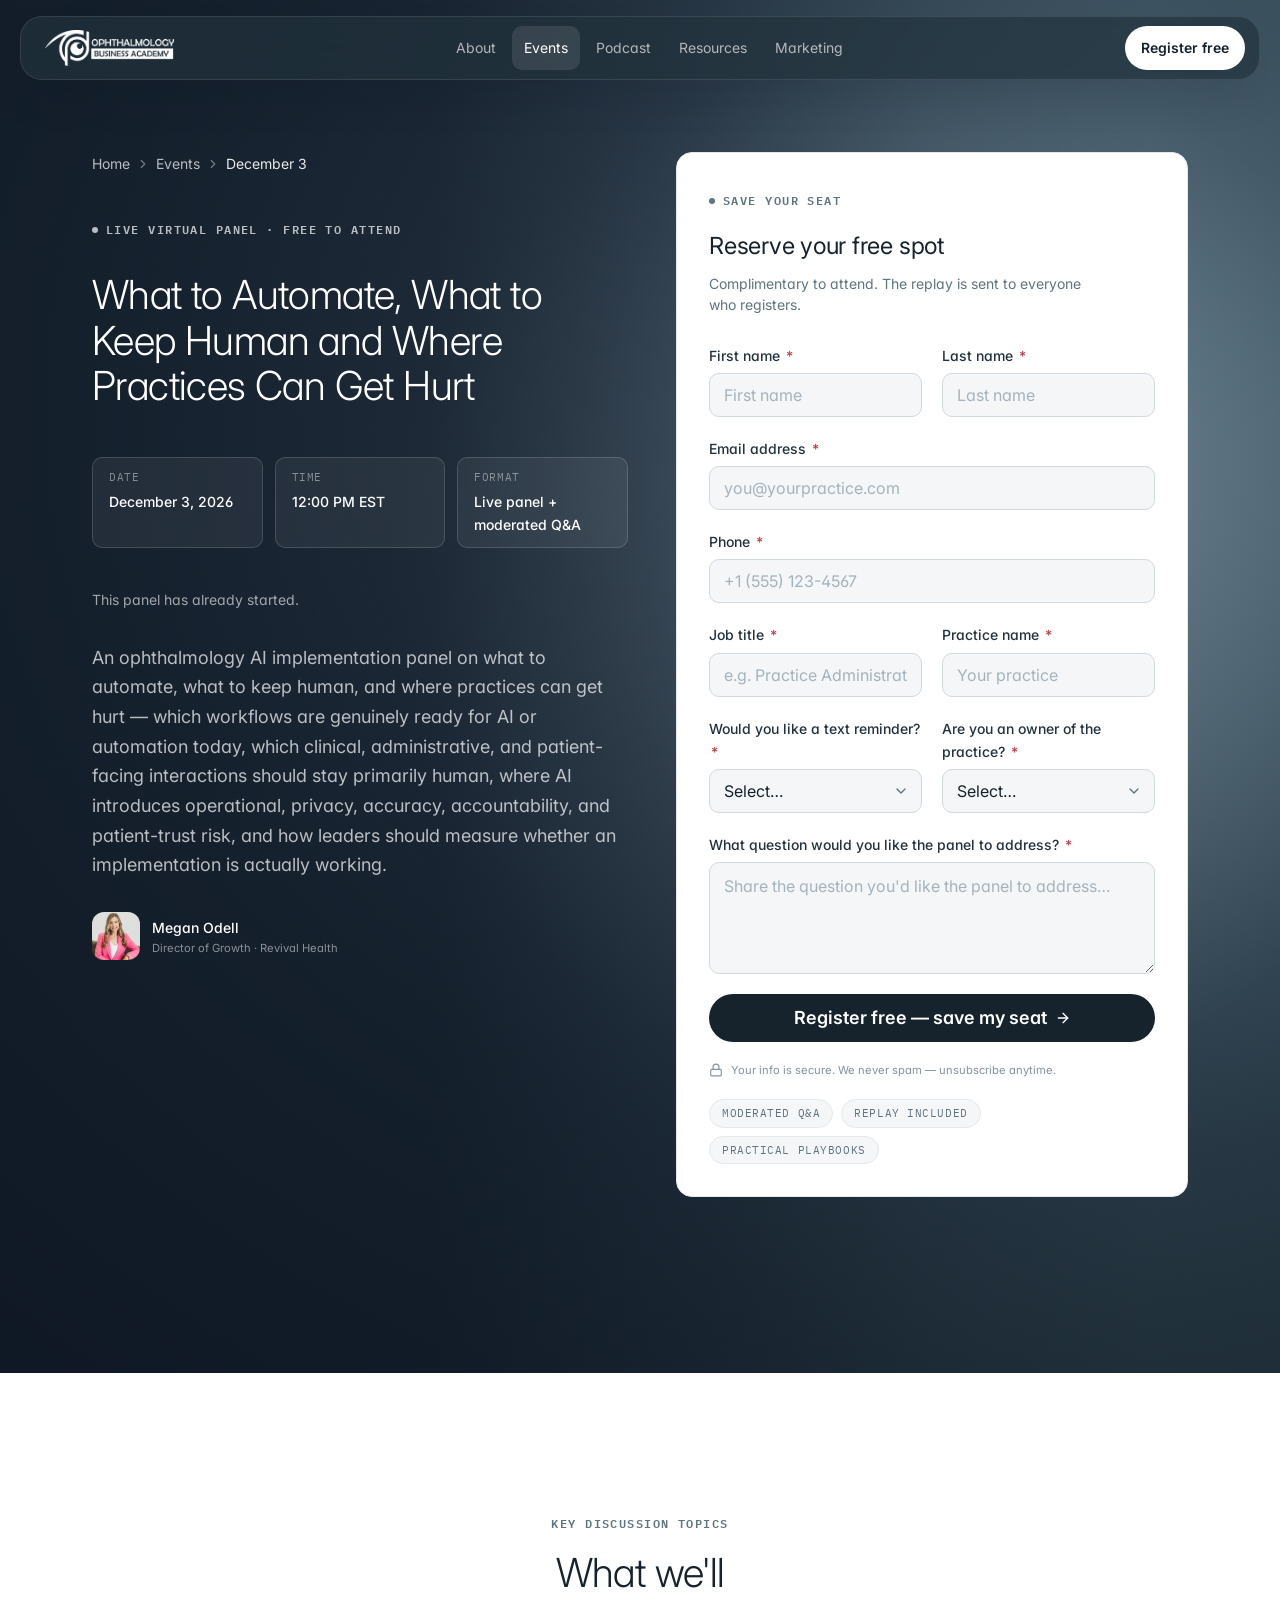
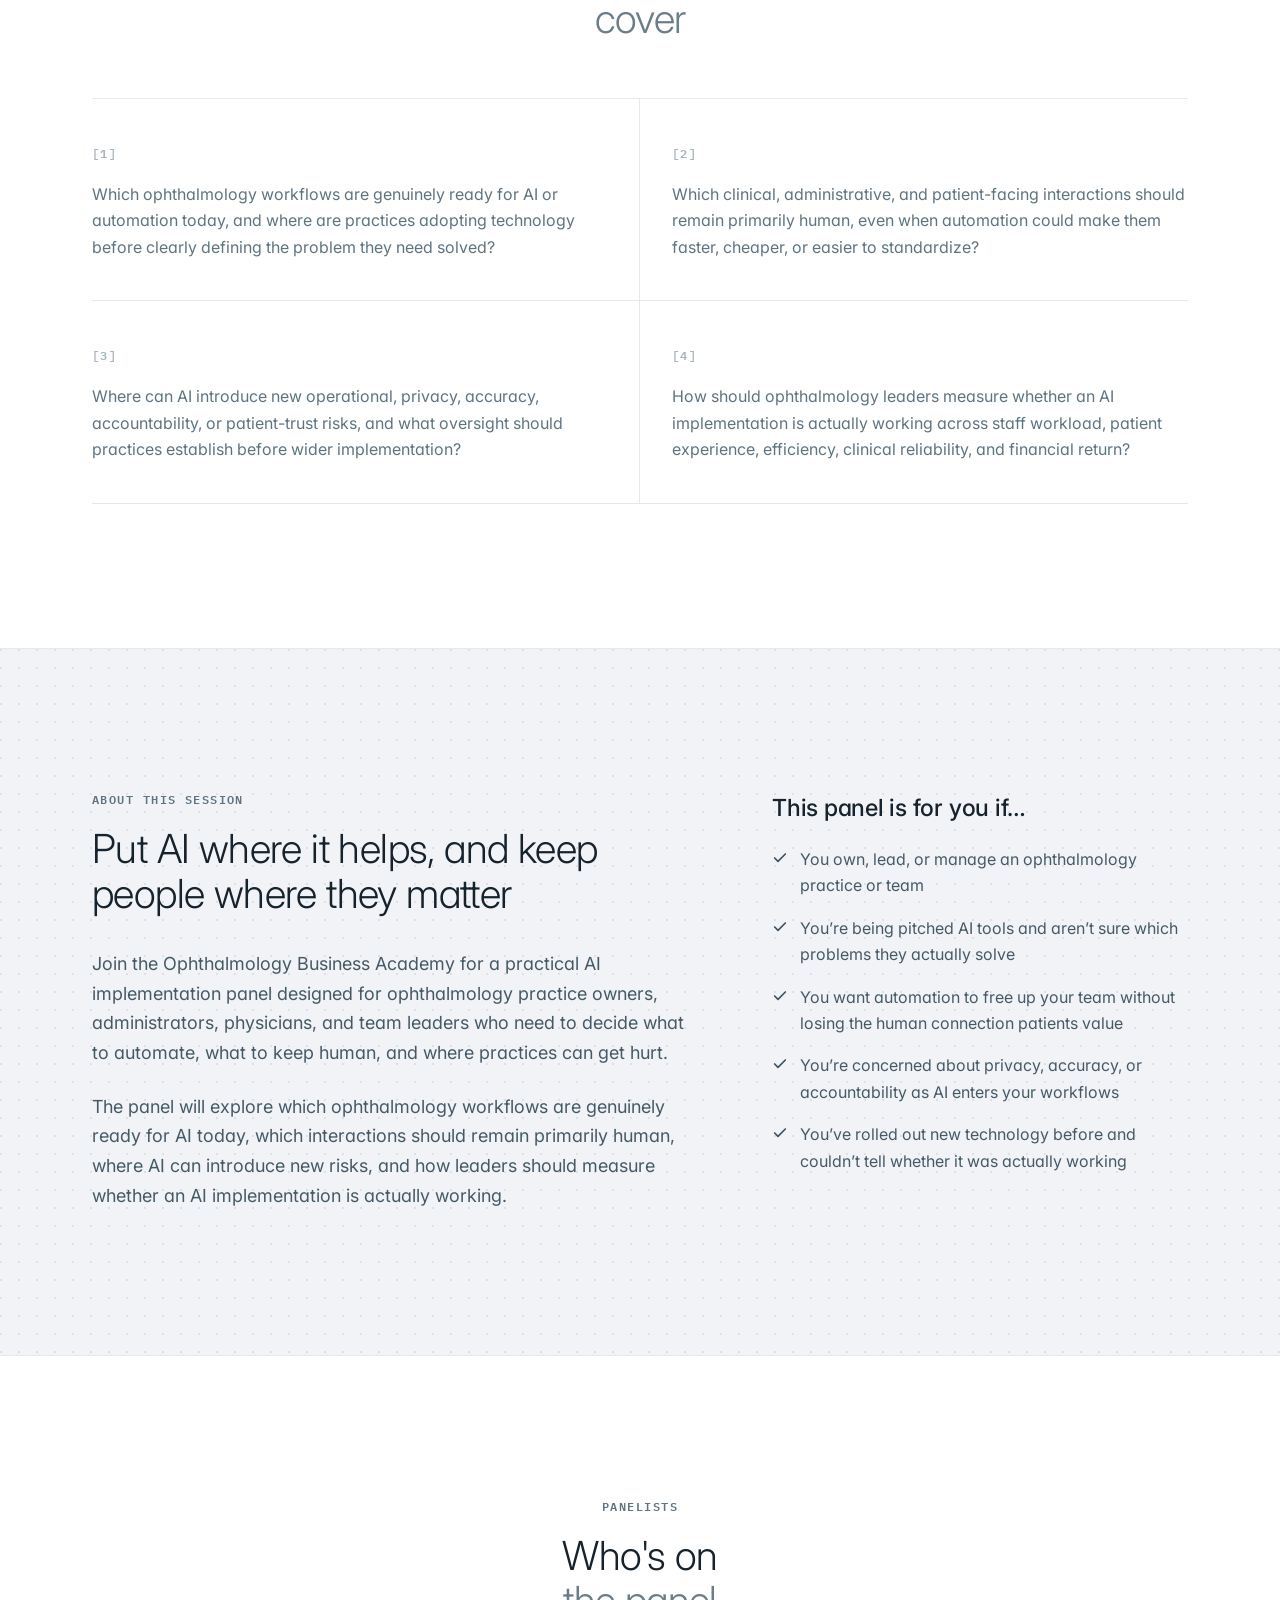
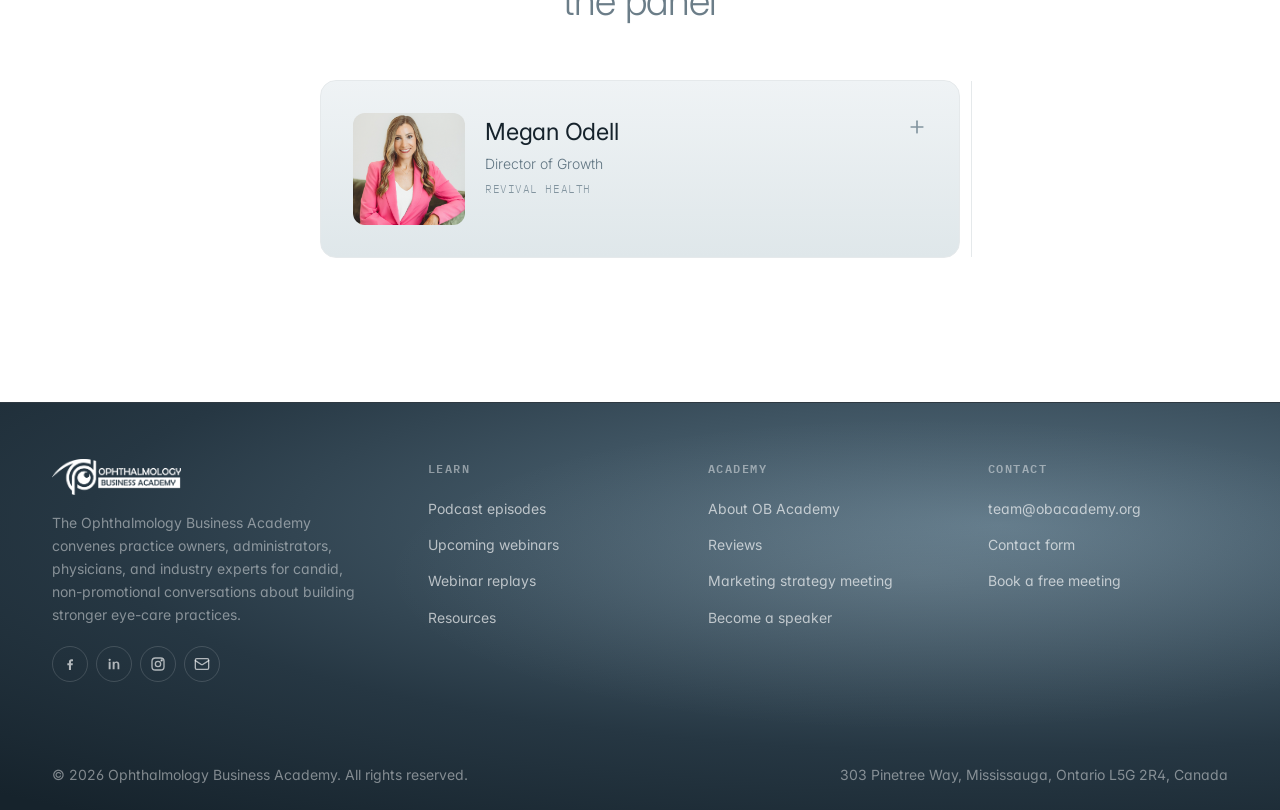
==== Dec-03/index.html @ 846a1719 "created dec 3rd panel" ====
<!DOCTYPE html>
<html lang="en">
<head>
<meta charset="UTF-8" />
<meta name="viewport" content="width=device-width, initial-scale=1.0" />
<title>What to Automate, What to Keep Human and Where Practices Can Get Hurt · OB Academy</title>
<meta name="description" content="Free live expert panel, December 3, 2026: a practical ophthalmology AI implementation panel on what to automate, what to keep human, and where practices can get hurt — which workflows are genuinely ready for AI today, which interactions should stay human, where AI introduces operational, privacy, accuracy and patient-trust risk, and how to measure whether an AI implementation is actually working." />
<link rel="canonical" href="https://reg.obacademy.org/Dec-03/" />
<link rel="icon" type="image/png" href="../assets/favicon.png" />
<meta name="theme-color" content="#0d151b" />
<meta property="og:type" content="article" />
<meta property="og:site_name" content="Ophthalmology Business Academy" />
<meta property="og:title" content="What to Automate, What to Keep Human and Where Practices Can Get Hurt" />
<meta property="og:description" content="Live virtual panel · December 3, 2026 · 12:00 PM EST. Free to attend, replay sent to every registrant." />
<meta property="og:url" content="https://reg.obacademy.org/Dec-03/" />
<meta property="og:image" content="https://reg.obacademy.org/assets/og/dec-03.jpg" />
<meta property="og:image:secure_url" content="https://reg.obacademy.org/assets/og/dec-03.jpg" />
<meta property="og:image:type" content="image/jpeg" />
<meta property="og:image:width" content="1200" />
<meta property="og:image:height" content="675" />
<meta property="og:image:alt" content="What to Automate, What to Keep Human and Where Practices Can Get Hurt — OBA live panel, December 3, 2026, with Megan Odell" />
<meta property="article:published_time" content="2026-12-03T17:00:00Z" />
<meta name="twitter:card" content="summary_large_image" />
<meta name="twitter:image" content="https://reg.obacademy.org/assets/og/dec-03.jpg" />
<link rel="preconnect" href="https://fonts.googleapis.com" />
<link rel="preconnect" href="https://fonts.gstatic.com" crossorigin />
<link href="https://fonts.googleapis.com/css2?family=Inter:wght@300;400;500;600&family=IBM+Plex+Mono:wght@500;600&display=swap" rel="stylesheet" />
<link rel="stylesheet" href="../oba.css" />

<!-- Google tag (gtag.js) -->
<script async src="https://www.googletagmanager.com/gtag/js?id=G-MBLM7XRG2Y"></script>
<script>
  window.dataLayer = window.dataLayer || [];
  function gtag(){dataLayer.push(arguments);}
  gtag('js', new Date());
  gtag('config', 'G-MBLM7XRG2Y');
</script>
<script type="application/ld+json">
{"@context":"https://schema.org","@type":"Event","name":"What to Automate, What to Keep Human and Where Practices Can Get Hurt","startDate":"2026-12-03T17:00:00Z","endDate":"2026-12-03T18:00:00Z","eventAttendanceMode":"https://schema.org/OnlineEventAttendanceMode","eventStatus":"https://schema.org/EventScheduled","location":{"@type":"VirtualLocation","url":"https://reg.obacademy.org/Dec-03/"},"organizer":{"@type":"Organization","name":"Ophthalmology Business Academy","url":"https://www.obacademy.org"},"offers":{"@type":"Offer","price":"0","priceCurrency":"USD","availability":"https://schema.org/InStock","url":"https://reg.obacademy.org/Dec-03/"},"performer":[{"@type":"Person","name":"Megan Odell"}],"image":"https://reg.obacademy.org/assets/og/dec-03.jpg","description":"A live virtual ophthalmology AI implementation panel on what to automate, what to keep human, and where practices can get hurt."}
</script>
</head>
<body>

<!-- ======== HEADER (links resolve on www.obacademy.org) ======== -->
<header class="site-header">
  <a href="#main" class="skip-link">Skip to content</a>
  <div class="nav-bar">
    <a href="https://www.obacademy.org/" class="nav-logo" aria-label="Ophthalmology Business Academy, home">
      <img src="../assets/oba-logo-white.webp" alt="" width="2278" height="634" />
    </a>
    <nav class="nav-links" aria-label="Primary">
      <a href="https://www.obacademy.org/about/">About</a>
      <a href="https://www.obacademy.org/webinars/" aria-current="page">Events</a>
      <a href="https://www.obacademy.org/podcast/">Podcast</a>
      <a href="https://www.obacademy.org/resources/">Resources</a>
      <a href="https://www.obacademy.org/marketing/">Marketing</a>
    </nav>
    <div class="nav-cta">
      <a href="#register" class="btn btn--on-dark btn--sm" style="height:2.75rem">Register free</a>
    </div>
    <button class="nav-menu-btn" type="button" data-nav-open aria-label="Open menu" aria-expanded="false" aria-controls="mobile-nav">
      <span aria-hidden="true"><i></i><i></i><i></i></span>
    </button>
  </div>
</header>

<div id="mobile-nav" class="mobile-nav" aria-hidden="true">
  <div class="mobile-nav__overlay" data-nav-close></div>
  <div class="mobile-nav__panel" role="dialog" aria-modal="true" aria-label="Site navigation">
    <div class="mobile-nav__head">
      <a href="https://www.obacademy.org/" aria-label="Ophthalmology Business Academy, home"><img src="../assets/oba-logo.webp" alt="" /></a>
      <button class="mobile-nav__close" type="button" data-nav-close aria-label="Close menu">
        <svg width="24" height="24" viewBox="0 0 24 24" fill="none" stroke="currentColor" stroke-width="2" stroke-linecap="round" stroke-linejoin="round" aria-hidden="true"><path d="M18 6 6 18"/><path d="m6 6 12 12"/></svg>
      </button>
    </div>
    <nav class="mobile-nav__links" aria-label="Mobile">
      <a href="../">All panels</a>
      <a href="https://www.obacademy.org/about/">About</a>
      <a href="https://www.obacademy.org/webinars/">Events</a>
      <a href="https://www.obacademy.org/podcast/">Podcast</a>
      <a href="https://www.obacademy.org/resources/">Resources</a>
      <a href="https://www.obacademy.org/marketing/">Marketing</a>
    </nav>
    <div class="mobile-nav__foot">
      <a href="#register" class="btn btn--primary btn--block" data-nav-close>Register free</a>
      <a href="https://www.obacademy.org/contact/" class="btn btn--outline btn--block">Contact</a>
    </div>
  </div>
</div>

<main id="main">

<!-- ======== HERO ======== -->
<section class="hero">
  <div class="hero__bg" aria-hidden="true"></div>
  <div class="hero__glow" aria-hidden="true"></div>
  <div class="hero__scrim" aria-hidden="true"></div>
  <div class="container">
    <div class="hero__grid hero__grid--aside is-wide is-start">
      <div class="hero__copy">
        <nav aria-label="Breadcrumb">
          <ol class="breadcrumbs">
            <li><a href="https://www.obacademy.org/">Home</a><svg viewBox="0 0 24 24" fill="none" stroke="currentColor" stroke-width="2" stroke-linecap="round" stroke-linejoin="round" aria-hidden="true"><path d="m9 18 6-6-6-6"/></svg></li>
            <li><a href="../">Events</a><svg viewBox="0 0 24 24" fill="none" stroke="currentColor" stroke-width="2" stroke-linecap="round" stroke-linejoin="round" aria-hidden="true"><path d="m9 18 6-6-6-6"/></svg></li>
            <li><span aria-current="page">December 3</span></li>
          </ol>
        </nav>
        <span class="eyebrow eyebrow--on-dark hero__eyebrow"><span class="dot"></span>Live virtual panel &middot; Free to attend</span>
        <h1 class="hero__title hero__title--h2">What to Automate, What to Keep Human and Where Practices Can Get Hurt</h1>

        <div class="hero__meta">
          <dl class="facts" style="--fact-cols:3">
            <div><dt>Date</dt><dd><time datetime="2026-12-03">December 3, 2026</time></dd></div>
            <div><dt>Time</dt><dd>12:00 PM EST</dd></div>
            <div><dt>Format</dt><dd>Live panel + moderated Q&amp;A</dd></div>
          </dl>
          <div data-countdown data-target="2026-12-03T17:00:00Z">
            <ul class="countdown" aria-hidden="true">
              <li><span class="num" data-d>&mdash;</span><span class="lbl">Days</span></li>
              <li><span class="num" data-h>&mdash;</span><span class="lbl">Hours</span></li>
              <li><span class="num" data-m>&mdash;</span><span class="lbl">Mins</span></li>
              <li><span class="num" data-s>&mdash;</span><span class="lbl">Secs</span></li>
            </ul>
            <p class="sr-only">Starts December 3, 2026 at 12:00 PM EST.</p>
          </div>
        </div>

        <p class="hero__lede">An ophthalmology AI implementation panel on what to automate, what to keep human, and where practices can get hurt &mdash; which workflows are genuinely ready for AI or automation today, which clinical, administrative, and patient-facing interactions should stay primarily human, where AI introduces operational, privacy, accuracy, accountability, and patient-trust risk, and how leaders should measure whether an implementation is actually working.</p>

        <div class="hero__proof">
          <ul class="hero-people">
            <li>
              <img src="Megan%20Odell_OBA_03.12.2026.png" alt="" width="128" height="128" onerror="this.outerHTML='<span class=&quot;monogram&quot;>MO</span>'" />
              <div>
                <p class="name">Megan Odell</p>
                <p class="role">Director of Growth &middot; Revival Health</p>
              </div>
            </li>
          </ul>
        </div>
      </div>

      <div class="hero__aside" id="register">
        <div class="reg-card">
          <div class="reg-card__intro">
            <span class="eyebrow"><span class="dot"></span>Save your seat</span>
            <p class="reg-card__title">Reserve your free spot</p>
            <p class="reg-card__note">Complimentary to attend. The replay is sent to everyone who registers.</p>
          </div>

          <form id="reg-form" class="reg-form" novalidate data-event-key="event_2026_12_03">
            <div class="row">
              <div class="field">
                <label for="first_name">First name <span class="req" aria-hidden="true">*</span></label>
                <input id="first_name" name="first_name" type="text" placeholder="First name" autocomplete="given-name" required />
                <p class="err" data-error-for="first_name" role="alert"></p>
              </div>
              <div class="field">
                <label for="last_name">Last name <span class="req" aria-hidden="true">*</span></label>
                <input id="last_name" name="last_name" type="text" placeholder="Last name" autocomplete="family-name" required />
                <p class="err" data-error-for="last_name" role="alert"></p>
              </div>
            </div>
            <div class="field">
              <label for="email">Email address <span class="req" aria-hidden="true">*</span></label>
              <input id="email" name="email" type="email" placeholder="you@yourpractice.com" autocomplete="email" required />
              <p class="err" data-error-for="email" role="alert"></p>
            </div>
            <div class="field">
              <label for="phone">Phone <span class="req" aria-hidden="true">*</span></label>
              <input id="phone" name="phone" type="tel" placeholder="+1 (555) 123-4567" autocomplete="tel" required />
              <p class="err" data-error-for="phone" role="alert"></p>
            </div>
            <div class="row">
              <div class="field">
                <label for="job_title">Job title <span class="req" aria-hidden="true">*</span></label>
                <input id="job_title" name="job_title" type="text" placeholder="e.g. Practice Administrator" autocomplete="organization-title" required />
                <p class="err" data-error-for="job_title" role="alert"></p>
              </div>
              <div class="field">
                <label for="practice_name">Practice name <span class="req" aria-hidden="true">*</span></label>
                <input id="practice_name" name="practice_name" type="text" placeholder="Your practice" autocomplete="organization" required />
                <p class="err" data-error-for="practice_name" role="alert"></p>
              </div>
            </div>
            <div class="row">
              <div class="field">
                <label for="text_reminder">Would you like a text reminder? <span class="req" aria-hidden="true">*</span></label>
                <select id="text_reminder" name="text_reminder" required>
                  <option value="">Select&hellip;</option>
                  <option value="Yes">Yes</option>
                  <option value="No">No</option>
                </select>
                <p class="err" data-error-for="text_reminder" role="alert"></p>
              </div>
              <div class="field">
                <label for="practice_owner">Are you an owner of the practice? <span class="req" aria-hidden="true">*</span></label>
                <select id="practice_owner" name="practice_owner" required>
                  <option value="">Select&hellip;</option>
                  <option value="Yes">Yes</option>
                  <option value="No">No</option>
                </select>
                <p class="err" data-error-for="practice_owner" role="alert"></p>
              </div>
            </div>
            <div class="field">
              <label for="question">What question would you like the panel to address? <span class="req" aria-hidden="true">*</span></label>
              <textarea id="question" name="question" rows="3" placeholder="Share the question you'd like the panel to address&hellip;" required></textarea>
              <p class="err" data-error-for="question" role="alert"></p>
            </div>

            <button type="submit" class="btn btn--primary btn--lg btn--block">Register free &mdash; save my seat <svg viewBox="0 0 24 24" fill="none" stroke="currentColor" stroke-width="2" stroke-linecap="round" stroke-linejoin="round" aria-hidden="true"><path d="M5 12h14"/><path d="m12 5 7 7-7 7"/></svg></button>
            <div class="reg-form__msg" aria-live="polite"></div>
            <p class="reg-form__secure"><svg viewBox="0 0 24 24" fill="none" stroke="currentColor" stroke-width="2" stroke-linecap="round" stroke-linejoin="round" aria-hidden="true"><rect width="18" height="11" x="3" y="11" rx="2" ry="2"/><path d="M7 11V7a5 5 0 0 1 10 0v4"/></svg>Your info is secure. We never spam &mdash; unsubscribe anytime.</p>
            <ul class="reg-form__tags">
              <li>Moderated Q&amp;A</li>
              <li>Replay included</li>
              <li>Practical playbooks</li>
            </ul>
          </form>
        </div>
      </div>
    </div>
  </div>
</section>

<!-- ======== TOPICS ======== -->
<section class="section section--loose">
  <div class="container">
    <div class="section-header section-header--center">
      <span class="eyebrow">Key discussion topics</span>
      <h2>What we'll <span class="dim">cover</span></h2>
    </div>
    <ol class="topics">
      <li><span class="counter" aria-hidden="true">[1]</span><p>Which ophthalmology workflows are genuinely ready for AI or automation today, and where are practices adopting technology before clearly defining the problem they need solved?</p></li>
      <li><span class="counter" aria-hidden="true">[2]</span><p>Which clinical, administrative, and patient-facing interactions should remain primarily human, even when automation could make them faster, cheaper, or easier to standardize?</p></li>
      <li><span class="counter" aria-hidden="true">[3]</span><p>Where can AI introduce new operational, privacy, accuracy, accountability, or patient-trust risks, and what oversight should practices establish before wider implementation?</p></li>
      <li><span class="counter" aria-hidden="true">[4]</span><p>How should ophthalmology leaders measure whether an AI implementation is actually working across staff workload, patient experience, efficiency, clinical reliability, and financial return?</p></li>
    </ol>
  </div>
</section>

<!-- ======== ABOUT ======== -->
<section class="section section--loose section--chip">
  <div class="dot-field-light" aria-hidden="true"></div>
  <div class="container">
    <div class="about-grid">
      <div>
        <div class="section-header">
          <span class="eyebrow">About this session</span>
          <h2>Put AI where it helps, and keep people where they matter</h2>
        </div>
        <div class="about-copy">
          <p>Join the Ophthalmology Business Academy for a practical AI implementation panel designed for ophthalmology practice owners, administrators, physicians, and team leaders who need to decide what to automate, what to keep human, and where practices can get hurt.</p>
          <p>The panel will explore which ophthalmology workflows are genuinely ready for AI today, which interactions should remain primarily human, where AI can introduce new risks, and how leaders should measure whether an AI implementation is actually working.</p>
        </div>
      </div>
      <div class="audience">
        <h3>This panel is for you if&hellip;</h3>
        <ul>
          <li><svg viewBox="0 0 24 24" fill="none" stroke="currentColor" stroke-width="2.5" stroke-linecap="round" stroke-linejoin="round" aria-hidden="true"><path d="M20 6 9 17l-5-5"/></svg><span>You own, lead, or manage an ophthalmology practice or team</span></li>
          <li><svg viewBox="0 0 24 24" fill="none" stroke="currentColor" stroke-width="2.5" stroke-linecap="round" stroke-linejoin="round" aria-hidden="true"><path d="M20 6 9 17l-5-5"/></svg><span>You&rsquo;re being pitched AI tools and aren&rsquo;t sure which problems they actually solve</span></li>
          <li><svg viewBox="0 0 24 24" fill="none" stroke="currentColor" stroke-width="2.5" stroke-linecap="round" stroke-linejoin="round" aria-hidden="true"><path d="M20 6 9 17l-5-5"/></svg><span>You want automation to free up your team without losing the human connection patients value</span></li>
          <li><svg viewBox="0 0 24 24" fill="none" stroke="currentColor" stroke-width="2.5" stroke-linecap="round" stroke-linejoin="round" aria-hidden="true"><path d="M20 6 9 17l-5-5"/></svg><span>You&rsquo;re concerned about privacy, accuracy, or accountability as AI enters your workflows</span></li>
          <li><svg viewBox="0 0 24 24" fill="none" stroke="currentColor" stroke-width="2.5" stroke-linecap="round" stroke-linejoin="round" aria-hidden="true"><path d="M20 6 9 17l-5-5"/></svg><span>You&rsquo;ve rolled out new technology before and couldn&rsquo;t tell whether it was actually working</span></li>
        </ul>
      </div>
    </div>
  </div>
</section>

<!-- ======== PANELISTS ======== -->
<section class="section section--loose">
  <div class="container">
    <div class="section-header section-header--center">
      <span class="eyebrow">Panelists</span>
      <h2>Who's on <span class="dim">the panel</span></h2>
    </div>
    <ul class="bento bento--single" data-bento>
      <li class="tile">
        <h3>
          <button type="button" class="tile__head" aria-expanded="false" aria-controls="bio-odell">
            <img src="Megan%20Odell_OBA_03.12.2026.png" alt="" width="256" height="256" onerror="this.outerHTML='<span class=&quot;tile__monogram&quot;>MO</span>'" />
            <span class="tile__id">
              <span class="tile__name">Megan Odell</span>
              <span class="tile__role">Director of Growth</span>
              <span class="tile__org">Revival Health</span>
            </span>
            <svg class="tile__plus" viewBox="0 0 24 24" fill="none" stroke="currentColor" stroke-width="2" stroke-linecap="round" aria-hidden="true"><path d="M5 12h14"/><path d="M12 5v14"/></svg>
          </button>
        </h3>
        <div class="tile__bio" id="bio-odell">
          <div inert>
            <div class="tile__bio-pane">
              <p>Megan Odell is the Director of Growth at Revival Health, where she helps ophthalmology practices embrace innovation, streamline operations, and leverage AI and automation to improve efficiency and patient care. With a passion for people, process improvement, and strategic growth, Megan brings a unique perspective on bridging the gap between emerging technology and the teams who use it. She is a frequent speaker at ophthalmology industry conferences, sharing practical strategies for change management, operational excellence, and building stronger, more efficient practices. At the heart of her work is a simple belief: technology should empower people, not replace the human connection that makes healthcare meaningful.</p>
            </div>
          </div>
        </div>
      </li>
    </ul>
  </div>
</section>

</main>

<!-- ======== FOOTER ======== -->
<footer class="site-footer">
  <div class="site-footer__bg" aria-hidden="true"></div>
  <div class="site-footer__glow" aria-hidden="true"></div>
  <div class="container container--wide">
    <div class="footer-grid">
      <div class="footer-brand">
        <a href="https://www.obacademy.org/" aria-label="Ophthalmology Business Academy, home"><img src="../assets/oba-logo-white.webp" alt="" /></a>
        <p>The Ophthalmology Business Academy convenes practice owners, administrators, physicians, and industry experts for candid, non-promotional conversations about building stronger eye-care practices.</p>
        <div class="footer-social">
          <a href="https://www.facebook.com/Opthos" aria-label="Facebook" target="_blank" rel="noopener noreferrer"><svg viewBox="0 0 24 24" fill="currentColor" aria-hidden="true"><path d="M13.5 21v-7h2.4l.4-3h-2.8V9.2c0-.9.3-1.5 1.5-1.5H16.5V5.1c-.3 0-1.2-.1-2.3-.1-2.3 0-3.8 1.4-3.8 3.9V11H8v3h2.4v7h3.1z"/></svg></a>
          <a href="https://www.linkedin.com/company/ophthalmology-business-academy" aria-label="LinkedIn" target="_blank" rel="noopener noreferrer"><svg viewBox="0 0 24 24" fill="currentColor" aria-hidden="true"><path d="M6.9 8.5H4V20h2.9V8.5zM5.5 4a1.7 1.7 0 1 0 0 3.4 1.7 1.7 0 0 0 0-3.4zM20 13c0-3.2-1.7-4.7-4-4.7-1.8 0-2.6 1-3.1 1.7V8.5H10V20h2.9v-6.4c0-1.7.3-3.3 2.4-3.3 2 0 2 1.9 2 3.4V20H20v-7z"/></svg></a>
          <a href="https://www.instagram.com/ophthalmology_business_podcast" aria-label="Instagram" target="_blank" rel="noopener noreferrer"><svg viewBox="0 0 24 24" fill="none" stroke="currentColor" stroke-width="2" stroke-linecap="round" stroke-linejoin="round" aria-hidden="true"><rect width="18" height="18" x="3" y="3" rx="5"/><circle cx="12" cy="12" r="4"/><circle cx="17.5" cy="6.5" r=".8" fill="currentColor"/></svg></a>
          <a href="mailto:team@obacademy.org" aria-label="Email"><svg viewBox="0 0 24 24" fill="none" stroke="currentColor" stroke-width="2" stroke-linecap="round" stroke-linejoin="round" aria-hidden="true"><rect width="20" height="16" x="2" y="4" rx="2"/><path d="m22 7-8.97 5.7a1.94 1.94 0 0 1-2.06 0L2 7"/></svg></a>
        </div>
      </div>
      <div class="footer-col">
        <h3>Learn</h3>
        <ul>
          <li><a href="https://www.obacademy.org/podcast/">Podcast episodes</a></li>
          <li><a href="https://www.obacademy.org/webinars/">Upcoming webinars</a></li>
          <li><a href="https://www.obacademy.org/webinars/replays/">Webinar replays</a></li>
          <li><a href="https://www.obacademy.org/resources/">Resources</a></li>
        </ul>
      </div>
      <div class="footer-col">
        <h3>Academy</h3>
        <ul>
          <li><a href="https://www.obacademy.org/about/">About OB Academy</a></li>
          <li><a href="https://www.obacademy.org/reviews/">Reviews</a></li>
          <li><a href="https://www.obacademy.org/marketing/">Marketing strategy meeting</a></li>
          <li><a href="https://www.obacademy.org/guest-speaker/">Become a speaker</a></li>
        </ul>
      </div>
      <div class="footer-col">
        <h3>Contact</h3>
        <ul>
          <li><a href="mailto:team@obacademy.org">team@obacademy.org</a></li>
          <li><a href="https://www.obacademy.org/contact/">Contact form</a></li>
          <li><a href="https://www.obacademy.org/marketing/">Book a free meeting</a></li>
        </ul>
      </div>
    </div>
  </div>
  <div class="footer-legal">
    <div class="container container--wide">
      <p>&copy; 2026 Ophthalmology Business Academy. All rights reserved.</p>
      <p>303 Pinetree Way, Mississauga, Ontario L5G 2R4, Canada</p>
    </div>
  </div>
</footer>

<script src="../oba.js"></script>
</body>
</html>
---- oba.css ----
/* ============================================================
   OBA Registrations — shared stylesheet
   Ported from the obacademy.org design system (Qoves-inspired):
   clinical white canvas · navy/charcoal ink · deep-steel accent.
   Tokens mirror src/app/globals.css on the main site so the
   registration pages read as the same product.
   ============================================================ */

:root {
  --font-sans: "Inter", ui-sans-serif, system-ui, -apple-system, "Segoe UI", sans-serif;
  --font-mono: "IBM Plex Mono", ui-monospace, "SFMono-Regular", Menlo, monospace;

  /* brand ink */
  --ink-900: #16232c;
  --ink-800: #22323d;
  --ink-700: #31434f;
  --ink-600: #465a66;
  --ink-500: #5f7481;
  --ink-400: #82949f;
  --ink-300: #a4b3bc;
  --ink-200: #c9d3d9;
  --ink-dim: #6b7d88;

  /* surfaces */
  --canvas: #ffffff;
  --canvas-subtle: #f4f6f7;
  --chip-bg: #f1f3f7;
  --line: #e5e9eb;
  --line-strong: #d2d9dd;

  /* accent (muted steel) */
  --accent-50: #eff3f5;
  --accent-100: #dfe7ea;
  --accent-200: #c4d1d8;
  --accent-300: #a4b6c0;
  --accent-400: #7d93a1;
  --accent-500: #557080;
  --accent-600: #3d5361;
  --accent-700: #324450;
  --accent-800: #263540;

  --success: #0f7a4f;
  --error: #c23b47;

  --radius-sm: 6px;
  --radius-md: 10px;
  --radius-lg: 16px;
  --radius-xl: 22px;
  --radius-pill: 999px;

  --shadow-sm: 0 1px 3px 0 rgb(11 18 32 / 0.06), 0 1px 2px -1px rgb(11 18 32 / 0.05);
  --shadow-md: 0 6px 20px -6px rgb(11 18 32 / 0.12);
  --shadow-lg: 0 20px 48px -12px rgb(11 18 32 / 0.18);

  --container-wide: 1240px;
  --container-default: 1160px;
  --container-narrow: 760px;

  --gradient-hero: radial-gradient(115% 90% at 78% 30%, #5b7484 0%, #3e5361 34%, #263743 62%, #16232c 100%);
  --gradient-hero-glow: radial-gradient(60% 55% at 72% 42%, rgba(214, 228, 235, 0.5) 0%, rgba(214, 228, 235, 0) 70%);
  --gradient-cta: radial-gradient(110% 120% at 25% 100%, #47606f 0%, #31434f 40%, #1c2b35 75%, #16232c 100%);

  --ease-out: cubic-bezier(0.16, 1, 0.3, 1);
  --ease-in-out: cubic-bezier(0.65, 0, 0.35, 1);

  /* type scale */
  --text-eyebrow: 0.75rem;
  --text-display: clamp(2.75rem, 1.6rem + 4.6vw, 4.5rem);
  --text-h1: clamp(2.25rem, 1.6rem + 2.6vw, 3.5rem);
  --text-h2: clamp(1.75rem, 1.35rem + 1.6vw, 2.5rem);
  --text-h3: clamp(1.375rem, 1.2rem + 0.7vw, 1.75rem);
  --text-h4: clamp(1.25rem, 1.15rem + 0.4vw, 1.5rem);
  --text-lede: clamp(1.125rem, 1.05rem + 0.4vw, 1.35rem);
  --text-body-lg: 1.125rem;
  --text-body: 1rem;
  --text-small: 0.875rem;
  --text-micro: 0.7rem;

  --header-offset: 6rem;
}

/* ---------- base ---------- */
*, *::before, *::after { box-sizing: border-box; }
html { scroll-behavior: smooth; -webkit-text-size-adjust: 100%; }
body {
  margin: 0;
  background: var(--canvas);
  color: var(--ink-700);
  font-family: var(--font-sans);
  font-size: var(--text-body);
  line-height: 1.65;
  font-feature-settings: "cv02", "cv03", "cv04", "cv11";
  -webkit-font-smoothing: antialiased;
  text-rendering: optimizeLegibility;
}
h1, h2, h3, h4 { margin: 0; font-weight: 300; color: var(--ink-900); text-wrap: balance; }
p { margin: 0; text-wrap: pretty; }
ul, ol { margin: 0; padding: 0; list-style: none; }
a { color: inherit; }
img { display: block; max-width: 100%; }
button { font: inherit; color: inherit; background: none; border: 0; padding: 0; cursor: pointer; }
::selection { background: var(--accent-100); color: var(--accent-800); }
:focus-visible { outline: 2px solid var(--accent-600); outline-offset: 2px; border-radius: 2px; }
.sr-only { position: absolute; width: 1px; height: 1px; padding: 0; margin: -1px; overflow: hidden; clip: rect(0,0,0,0); white-space: nowrap; border: 0; }
.title-dim { color: var(--ink-dim); }

@media (prefers-reduced-motion: reduce) {
  html { scroll-behavior: auto; }
  *, *::before, *::after { animation-duration: 0.01ms !important; animation-iteration-count: 1 !important; transition-duration: 0.01ms !important; }
}

/* ---------- layout ---------- */
.container { width: 100%; margin: 0 auto; padding: 0 1.25rem; max-width: var(--container-default); }
.container--wide { max-width: var(--container-wide); }
.container--narrow { max-width: var(--container-narrow); }
@media (min-width: 640px) { .container { padding: 0 1.5rem; } }
@media (min-width: 1024px) { .container { padding: 0 2rem; } }

main { padding-top: var(--header-offset); }

/* ---------- type utilities ---------- */
.eyebrow {
  display: inline-flex; align-items: center; gap: 0.5rem;
  font-family: var(--font-mono); font-size: var(--text-eyebrow); font-weight: 600;
  letter-spacing: 0.12em; line-height: 1.1; text-transform: uppercase; color: var(--ink-500);
}
.eyebrow--on-dark { color: rgba(255,255,255,0.7); }
.eyebrow--muted { color: var(--ink-400); }
.eyebrow .dot { width: 0.375rem; height: 0.375rem; border-radius: 50%; background: currentColor; flex-shrink: 0; }
.mono { font-family: var(--font-mono); }

/* ---------- buttons ---------- */
.btn {
  display: inline-flex; align-items: center; justify-content: center; gap: 0.5rem;
  border-radius: var(--radius-pill); font-weight: 600; white-space: nowrap; text-decoration: none;
  transition: background-color 0.2s, color 0.2s, border-color 0.2s;
  height: 2.75rem; padding: 0 1.25rem; font-size: var(--text-body);
}
.btn--sm { height: 2.25rem; padding: 0 1rem; font-size: var(--text-small); }
.btn--lg { height: 3rem; padding: 0 1.75rem; font-size: var(--text-body-lg); }
.btn--primary { background: var(--ink-900); color: #fff; }
.btn--primary:hover { background: var(--ink-700); }
.btn--outline { border: 1px solid var(--line-strong); background: var(--canvas); color: var(--ink-800); }
.btn--outline:hover { border-color: var(--ink-300); background: var(--canvas-subtle); }
.btn--on-dark { background: #fff; color: var(--ink-900); }
.btn--on-dark:hover { background: var(--canvas-subtle); }
.btn--on-dark:focus-visible { outline-color: #fff; }
.btn--frosted { border: 1px solid rgba(255,255,255,0.2); background: rgba(255,255,255,0.1); color: #fff; backdrop-filter: blur(12px); }
.btn--frosted:hover { background: rgba(255,255,255,0.2); }
.btn--block { width: 100%; }
.btn[disabled] { cursor: not-allowed; opacity: 0.5; }
.btn svg { width: 1rem; height: 1rem; }

/* ---------- header: floating glass bar, always compact ---------- */
.site-header {
  position: fixed; inset: 0 0 auto 0; z-index: 50; pointer-events: none;
  padding: 0.75rem 0.75rem 0;
}
@media (min-width: 640px) { .site-header { padding: 1rem 1.25rem 0; } }
.skip-link { position: absolute; left: 1rem; top: 0.75rem; z-index: 60; pointer-events: auto; }
.skip-link:not(:focus) { position: absolute; width: 1px; height: 1px; overflow: hidden; clip: rect(0,0,0,0); }
.skip-link:focus { background: var(--ink-900); color: #fff; padding: 0.5rem 1rem; border-radius: var(--radius-md); text-decoration: none; }
.nav-bar {
  pointer-events: auto; margin: 0 auto; display: flex; align-items: center; justify-content: space-between; gap: 1.5rem;
  height: 4rem; max-width: var(--container-wide); padding: 0 0.75rem 0 1.25rem;
  border: 1px solid rgba(255,255,255,0.1); border-radius: var(--radius-xl);
  background: rgba(34, 50, 61, 0.7); box-shadow: var(--shadow-lg);
  backdrop-filter: blur(24px); -webkit-backdrop-filter: blur(24px);
}
@media (min-width: 640px) { .nav-bar { padding: 0 0.875rem 0 1.5rem; } }
.nav-logo { display: inline-flex; align-items: center; }
.nav-logo img { height: 2.25rem; width: auto; }
.nav-links { display: none; align-items: center; gap: 0.25rem; }
.nav-links a {
  display: inline-flex; align-items: center; gap: 0.25rem; min-height: 2.75rem; padding: 0.5rem 0.75rem;
  border-radius: var(--radius-md); font-size: var(--text-small); text-decoration: none;
  color: rgba(255,255,255,0.65); transition: background-color 0.2s, color 0.2s;
}
.nav-links a:hover { background: rgba(255,255,255,0.1); color: #fff; }
.nav-links a[aria-current="page"] { background: rgba(255,255,255,0.1); color: #fff; }
.nav-cta { display: none; align-items: center; gap: 0.375rem; }
.nav-menu-btn {
  display: inline-flex; align-items: center; justify-content: center; width: 2.75rem; height: 2.75rem;
  border-radius: var(--radius-pill); color: #fff;
}
.nav-menu-btn:hover { background: rgba(255,255,255,0.1); }
.nav-menu-btn span { position: relative; display: block; width: 1.5rem; height: 1.5rem; }
.nav-menu-btn span i { position: absolute; left: 0; height: 2px; width: 1.5rem; border-radius: 2px; background: currentColor; transition: transform 0.3s var(--ease-out), top 0.3s var(--ease-out), opacity 0.2s; }
.nav-menu-btn span i:nth-child(1) { top: 6px; }
.nav-menu-btn span i:nth-child(2) { top: 11px; }
.nav-menu-btn span i:nth-child(3) { top: 16px; }
@media (min-width: 1024px) {
  .nav-links, .nav-cta { display: flex; }
  .nav-menu-btn { display: none; }
}

/* mobile sheet */
.mobile-nav { position: fixed; inset: 0; z-index: 60; display: none; }
.mobile-nav.is-open { display: block; }
.mobile-nav__overlay { position: absolute; inset: 0; background: rgba(22,35,44,0.4); backdrop-filter: blur(4px); animation: fade-in 0.25s var(--ease-out) both; }
.mobile-nav__panel {
  position: absolute; inset: 0 auto 0 0; width: 100%; max-width: 24rem; display: flex; flex-direction: column;
  background: var(--canvas); box-shadow: var(--shadow-lg); animation: slide-in-left 0.35s var(--ease-out) both;
}
.mobile-nav__head { display: flex; align-items: center; justify-content: space-between; height: 4.5rem; padding: 0 1.25rem; border-bottom: 1px solid var(--line); }
.mobile-nav__head img { height: 2.25rem; width: auto; }
.mobile-nav__close { display: inline-flex; align-items: center; justify-content: center; width: 2.75rem; height: 2.75rem; border-radius: var(--radius-md); color: var(--ink-700); }
.mobile-nav__close:hover { background: var(--canvas-subtle); }
.mobile-nav__links { flex: 1; overflow-y: auto; padding: 1rem 0.75rem; }
.mobile-nav__links a { display: block; padding: 0.625rem 0.75rem; border-radius: var(--radius-md); font-size: var(--text-body-lg); font-weight: 600; color: var(--ink-900); text-decoration: none; }
.mobile-nav__links a:hover { background: var(--canvas-subtle); }
.mobile-nav__foot { display: flex; flex-direction: column; gap: 0.5rem; padding: 1.25rem; border-top: 1px solid var(--line); }
body.nav-locked { overflow: hidden; }
@keyframes fade-in { from { opacity: 0; } to { opacity: 1; } }
@keyframes slide-in-left { from { transform: translateX(-100%); } to { transform: translateX(0); } }
@keyframes fade-up { from { opacity: 0; transform: translateY(16px); } to { opacity: 1; transform: translateY(0); } }

/* ---------- dark hero (band) ---------- */
.hero {
  position: relative; overflow: hidden; background: var(--ink-900); color: #fff;
  margin-top: calc(var(--header-offset) * -1);
}
.hero__bg, .hero__glow, .hero__scrim { position: absolute; inset: 0; pointer-events: none; }
.hero__bg { background: var(--gradient-hero); }
.hero__glow { background: var(--gradient-hero-glow); opacity: 0.45; }
.hero__scrim { background: linear-gradient(90deg, rgba(11,18,32,0.62) 0%, rgba(11,18,32,0.62) 34%, rgba(11,18,32,0.4) 55%, rgba(11,18,32,0.16) 72%, rgba(11,18,32,0) 90%); }
.hero .container { position: relative; padding-top: calc(var(--header-offset) + 2.5rem); padding-bottom: 8rem; }
@media (min-width: 640px) { .hero .container { padding-top: calc(var(--header-offset) + 3.5rem); padding-bottom: 11rem; } }
.hero__grid { min-width: 0; }
.hero__grid--aside { display: grid; gap: 3rem; align-items: center; }
.hero__grid--aside.is-start { align-items: start; }
@media (min-width: 1024px) {
  .hero__grid--aside { grid-template-columns: minmax(0, 1fr) minmax(0, 26rem); }
  .hero__grid--aside.is-wide { grid-template-columns: minmax(0, 1fr) minmax(0, 32rem); }
}
.hero__copy { max-width: 42rem; min-width: 0; animation: fade-up 0.6s var(--ease-out) both; }
.hero__eyebrow { margin-top: 0; }
.hero__copy > nav + .hero__eyebrow { margin-top: 3rem; }
.hero--index .hero__copy > nav + .hero__eyebrow { margin-top: 6rem; }
.hero__title { margin-top: 2rem; font-size: var(--text-h1); line-height: 1.08; letter-spacing: -0.02em; font-weight: 300; color: #fff; }
.hero__title--h2 { font-size: var(--text-h2); line-height: 1.14; letter-spacing: -0.015em; }
.hero__title .dim { color: rgba(255,255,255,0.45); }
.hero__meta { margin-top: 2rem; display: grid; gap: 1.5rem; }
.hero__lede { margin-top: 2rem; max-width: 36rem; font-size: var(--text-body-lg); line-height: 1.65; color: rgba(255,255,255,0.7); }
.hero__proof { margin-top: 2rem; }
.hero__aside { min-width: 0; }

/* breadcrumbs */
.breadcrumbs { display: flex; flex-wrap: wrap; align-items: center; gap: 0.375rem; font-size: var(--text-small); color: rgba(255,255,255,0.7); }
.breadcrumbs li { display: flex; align-items: center; gap: 0.375rem; }
.breadcrumbs a { text-decoration: none; transition: color 0.2s; }
.breadcrumbs a:hover { color: #fff; }
.breadcrumbs [aria-current] { color: rgba(255,255,255,0.9); }
.breadcrumbs svg { width: 0.875rem; height: 0.875rem; color: rgba(255,255,255,0.4); }

/* stat row (proof) */
.stat-row { display: flex; flex-wrap: wrap; gap: 1rem 2.5rem; }
.stat-row p:first-child { font-size: var(--text-h4); line-height: 1.25; letter-spacing: -0.01em; font-weight: 500; color: #fff; }
.stat-row p + p { margin-top: 0.25rem; font-family: var(--font-mono); font-size: var(--text-micro); letter-spacing: 0.05em; text-transform: uppercase; color: rgba(255,255,255,0.5); }

/* facts strip */
.facts { display: grid; grid-template-columns: 1fr; gap: 0.5rem; }
@media (min-width: 640px) { .facts { grid-template-columns: repeat(var(--fact-cols, 3), minmax(0, 1fr)); gap: 0.75rem; } }
.facts > div { border-radius: var(--radius-md); border: 1px solid rgba(255,255,255,0.15); background: rgba(255,255,255,0.06); padding: 0.625rem 0.75rem; backdrop-filter: blur(12px); }
@media (min-width: 640px) { .facts > div { padding: 0.625rem 1rem; } }
.facts dt { font-family: var(--font-mono); font-size: var(--text-micro); letter-spacing: 0.05em; text-transform: uppercase; color: rgba(255,255,255,0.45); }
.facts dd { margin: 0.25rem 0 0; font-size: var(--text-small); font-weight: 500; color: #fff; }

/* countdown */
.countdown { display: grid; grid-template-columns: repeat(4, 1fr); gap: 0.5rem; max-width: 28rem; }
@media (min-width: 640px) { .countdown { gap: 0.75rem; } }
.countdown li { border-radius: var(--radius-md); border: 1px solid rgba(255,255,255,0.15); background: rgba(255,255,255,0.05); padding: 0.75rem 0.5rem; text-align: center; }
.countdown .num { display: block; font-family: var(--font-mono); font-size: var(--text-h4); line-height: 1.25; font-variant-numeric: tabular-nums; color: #fff; }
.countdown .lbl { display: block; margin-top: 0.25rem; font-family: var(--font-mono); font-size: var(--text-micro); letter-spacing: 0.05em; text-transform: uppercase; color: rgba(255,255,255,0.5); }
.countdown-done { font-size: var(--text-small); color: rgba(255,255,255,0.6); }

/* hero panelists */
.hero-people { display: grid; gap: 1.25rem 2rem; }
@media (min-width: 640px) { .hero-people { grid-template-columns: repeat(2, minmax(0, 1fr)); } }
.hero-people li { display: flex; align-items: center; gap: 0.75rem; min-width: 0; }
.hero-people img, .hero-people .monogram { width: 3rem; height: 3rem; flex-shrink: 0; border-radius: 0.75rem; object-fit: cover; object-position: top; }
.hero-people .monogram { display: inline-flex; align-items: center; justify-content: center; border: 1px solid rgba(255,255,255,0.15); background: rgba(255,255,255,0.07); font-family: var(--font-mono); font-size: var(--text-micro); font-weight: 600; letter-spacing: 0.05em; color: #fff; }
.hero-people .name { font-size: var(--text-small); font-weight: 500; color: #fff; }
.hero-people .role { margin-top: 0.125rem; font-size: var(--text-micro); line-height: 1.4; color: rgba(255,255,255,0.5); }

/* ---------- featured event card (hub hero aside) ---------- */
.featured-card { position: relative; overflow: hidden; border-radius: var(--radius-xl); border: 1px solid rgba(255,255,255,0.1); background: var(--ink-800); box-shadow: var(--shadow-lg); transition: transform 0.2s ease-out; }
.featured-card:hover { transform: translateY(-2px); }
.featured-card__media { position: relative; aspect-ratio: 16 / 9; overflow: hidden; background: var(--ink-900); }
.featured-card__media img { width: 100%; height: 100%; object-fit: cover; }
.featured-card__badge { position: absolute; top: 1rem; right: 1rem; border-radius: var(--radius-sm); background: rgba(0,0,0,0.45); padding: 0.25rem 0.625rem; font-family: var(--font-mono); font-size: var(--text-micro); font-weight: 600; color: #fff; backdrop-filter: blur(4px); }
.featured-card__body { display: flex; flex-direction: column; gap: 0.75rem; background: var(--canvas); padding: 1.5rem; color: var(--ink-700); }
.featured-card__body .eyebrow { color: var(--accent-600); }
.featured-card__body h2 { font-size: var(--text-body-lg); line-height: 1.375; font-weight: 500; color: var(--ink-900); }
.featured-card__body time { font-size: var(--text-small); color: var(--ink-500); }
.featured-card__body .btn { margin-top: 0.5rem; pointer-events: none; }
.featured-card__hit { position: absolute; inset: 0; z-index: 10; }
.featured-card__hit:focus-visible { outline: 2px solid #fff; outline-offset: 2px; }

/* ---------- sections ---------- */
.section { padding: 4rem 0; background: var(--canvas); }
.section--loose { padding: 5rem 0; }
.section--chip { background: var(--chip-bg); border-top: 1px solid var(--line); border-bottom: 1px solid var(--line); position: relative; overflow: hidden; }
.section--chip > .container { position: relative; }
@media (min-width: 640px) { .section { padding: 5rem 0; } .section--loose { padding: 7rem 0; } }
@media (min-width: 1024px) { .section { padding: 7rem 0; } .section--loose { padding: 9rem 0; } }
.section--events { padding: 6rem 0; }
@media (min-width: 640px) { .section--events { padding: 8rem 0; } }
@media (min-width: 1024px) { .section--events { padding: 11rem 0; } }

.section-header { display: flex; flex-direction: column; gap: 1.25rem; }
.section-header--center { margin: 0 auto; max-width: 42rem; align-items: center; text-align: center; }
.section-header h2 { font-size: var(--text-h2); line-height: 1.14; letter-spacing: -0.015em; font-weight: 300; color: var(--ink-900); }
.section-header h2 .dim { display: block; color: var(--ink-dim); }
.section-header .lede { font-size: var(--text-lede); line-height: 1.55; color: var(--ink-500); }

.dot-field { background-image: radial-gradient(circle at 1px 1px, rgb(255 255 255 / 0.07) 1px, transparent 0); background-size: 18px 18px; }
.dot-field-light { position: absolute; inset: 0; pointer-events: none; background-image: radial-gradient(circle at 1px 1px, rgb(22 35 44 / 0.09) 1px, transparent 0); background-size: 18px 18px; }

/* topics band */
.topics { margin-top: 3.5rem; display: grid; border-top: 1px solid var(--line); border-bottom: 1px solid var(--line); }
.topics li { padding: 2.5rem 0; border-top: 1px solid var(--line); }
.topics li:first-child { border-top: 0; }
.topics .counter { font-family: var(--font-mono); font-size: var(--text-eyebrow); font-weight: 600; letter-spacing: 0.12em; color: var(--ink-300); }
.topics p { margin-top: 1rem; font-size: var(--text-body); line-height: 1.65; color: var(--ink-500); }
@media (min-width: 640px) {
  .topics { grid-template-columns: repeat(2, 1fr); }
  .topics li { padding: 2.5rem 2rem; }
  .topics li:nth-child(odd) { padding-left: 0; }
  .topics li:nth-child(even) { padding-right: 0; }
  .topics li:nth-child(2) { border-top: 0; }
  .topics li:nth-child(odd):not(:last-child) { border-right: 1px solid var(--line); }
}

/* about well */
.about-grid { display: grid; gap: 3.5rem; }
@media (min-width: 1024px) { .about-grid { grid-template-columns: minmax(0, 1fr) minmax(0, 26rem); gap: 5rem; } }
.about-copy { margin-top: 2rem; display: grid; gap: 1.5rem; }
.about-copy p { font-size: var(--text-body-lg); line-height: 1.65; color: var(--ink-600); }
.audience h3 { font-size: var(--text-h4); line-height: 1.25; letter-spacing: -0.01em; font-weight: 500; color: var(--ink-900); }
.audience ul { margin-top: 1.5rem; display: grid; gap: 1rem; }
.audience li { display: flex; align-items: flex-start; gap: 0.75rem; font-size: var(--text-body); line-height: 1.65; color: var(--ink-600); }
.audience svg { margin-top: 0.25rem; width: 1rem; height: 1rem; flex-shrink: 0; color: var(--accent-600); }

/* panelist bento */
.bento { --bento-gap: 1.5rem; position: relative; isolation: isolate; display: grid; align-items: start; overflow: hidden; gap: var(--bento-gap); margin-top: 3.5rem; }
@media (min-width: 640px) { .bento { grid-template-columns: repeat(2, 1fr); } }
.bento--single { grid-template-columns: minmax(0, 40rem); justify-content: center; }
.tile {
  position: relative; display: flex; flex-direction: column;
  border-radius: var(--radius-lg); border: 1px solid var(--line);
  background: linear-gradient(to bottom, var(--accent-50), var(--accent-100)); padding: 1.75rem;
}
@media (min-width: 640px) { .tile { padding: 2rem; } }
.tile::before, .tile::after { content: ""; position: absolute; background: var(--line); pointer-events: none; }
.tile::before { display: none; }
.tile::after { top: 0; bottom: 0; right: calc(var(--bento-gap) / -2 - 0.5px); width: 1px; }
.tile__head { display: flex; align-items: flex-start; gap: 1.25rem; width: 100%; text-align: left; }
.tile__head img, .tile__monogram { width: 7rem; height: 7rem; flex-shrink: 0; border-radius: 0.75rem; object-fit: cover; object-position: top; }
.tile__monogram { position: relative; display: inline-flex; align-items: center; justify-content: center; overflow: hidden; background: var(--gradient-hero); font-family: var(--font-mono); font-size: var(--text-body-lg); font-weight: 600; letter-spacing: 0.05em; color: #fff; }
.tile__id { min-width: 0; flex: 1; padding-top: 0.25rem; }
.tile__name { display: block; font-size: var(--text-h4); line-height: 1.25; letter-spacing: -0.01em; font-weight: 400; color: var(--ink-900); }
.tile__role { display: block; margin-top: 0.5rem; font-size: var(--text-small); line-height: 1.375; color: var(--ink-500); }
.tile__org { display: block; margin-top: 0.375rem; font-family: var(--font-mono); font-size: var(--text-micro); letter-spacing: 0.05em; text-transform: uppercase; color: var(--ink-400); }
.tile__plus { margin-top: 0.25rem; width: 1.25rem; height: 1.25rem; flex-shrink: 0; color: var(--ink-400); transition: transform 0.3s, color 0.3s; }
.tile__head:hover .tile__plus { color: var(--ink-600); }
.tile__head[aria-expanded="true"] .tile__plus { transform: rotate(45deg); }
.tile__bio { display: grid; grid-template-rows: 0fr; flex: 1 1 auto; transition: grid-template-rows 0.3s var(--ease-out); }
.tile__bio.is-open { grid-template-rows: 1fr; }
.tile__bio > div { overflow: hidden; display: flex; flex-direction: column; }
.tile__bio-pane { margin-top: 1.5rem; flex: 1; border-radius: var(--radius-md); border: 1px solid var(--line); background: var(--canvas); padding: 1.25rem; }
@media (min-width: 640px) { .tile__bio-pane { padding: 1.5rem; } }
.tile__bio-pane p { font-size: var(--text-body); line-height: 1.65; color: var(--ink-500); }

/* ---------- register card + form ---------- */
.reg-card { border-radius: var(--radius-lg); border: 1px solid var(--line); background: var(--canvas); padding: 1.5rem; color: var(--ink-700); }
@media (min-width: 640px) { .reg-card { padding: 2rem; } }
.reg-card__title { margin-top: 1.25rem; font-size: var(--text-h4); line-height: 1.25; letter-spacing: -0.01em; font-weight: 400; color: var(--ink-900); }
.reg-card__note { margin-top: 0.75rem; font-size: var(--text-small); line-height: 1.55; color: var(--ink-500); }
.reg-form { margin-top: 1.75rem; display: grid; gap: 1.25rem; }
.reg-form .row { display: grid; gap: 1.25rem; }
@media (min-width: 640px) { .reg-form .row { grid-template-columns: repeat(2, minmax(0, 1fr)); } }
.field { display: flex; flex-direction: column; gap: 0.375rem; }
.field label { font-size: var(--text-small); font-weight: 500; color: var(--ink-800); }
.field label .req { margin-left: 0.125rem; color: var(--error); }
.field input, .field textarea, .field select {
  width: 100%; border-radius: var(--radius-md); border: 1px solid var(--line-strong); background: var(--canvas-subtle);
  padding: 0 0.875rem; font: inherit; font-size: var(--text-body); color: var(--ink-900); transition: border-color 0.2s, box-shadow 0.2s;
}
.field input, .field select { height: 2.75rem; }
.field textarea { min-height: 7rem; padding: 0.625rem 0.875rem; resize: vertical; }
.field select { appearance: none; -webkit-appearance: none; padding-right: 2.25rem; cursor: pointer; background-image: url("data:image/svg+xml;charset=UTF-8,%3Csvg xmlns='http://www.w3.org/2000/svg' width='16' height='16' viewBox='0 0 24 24' fill='none' stroke='%235f7481' stroke-width='2' stroke-linecap='round' stroke-linejoin='round'%3E%3Cpath d='m6 9 6 6 6-6'/%3E%3C/svg%3E"); background-repeat: no-repeat; background-position: right 0.75rem center; background-size: 1rem; }
.field input::placeholder, .field textarea::placeholder { color: var(--ink-300); }
.field input:focus, .field textarea:focus, .field select:focus { outline: none; border-color: var(--accent-500); box-shadow: 0 0 0 2px rgba(85,112,128,0.3); }
.field [aria-invalid="true"] { border-color: var(--error); box-shadow: 0 0 0 2px rgba(194,59,71,0.2); }
.field .err { font-size: var(--text-small); color: var(--error); }
.field .err:empty { display: none; }
.reg-form__secure { display: flex; align-items: flex-start; gap: 0.5rem; font-size: var(--text-micro); line-height: 1.55; color: var(--ink-400); }
.reg-form__secure svg { margin-top: 1px; width: 0.875rem; height: 0.875rem; flex-shrink: 0; }
.reg-form__tags { display: flex; flex-wrap: wrap; gap: 0.5rem; }
.reg-form__tags li { border-radius: var(--radius-pill); border: 1px solid var(--line); background: var(--canvas-subtle); padding: 0.25rem 0.75rem; font-family: var(--font-mono); font-size: var(--text-micro); letter-spacing: 0.05em; text-transform: uppercase; color: var(--ink-500); }
.reg-form__msg { display: none; border-radius: var(--radius-md); padding: 0.75rem 1rem; font-size: var(--text-small); }
.reg-form__msg.is-error { display: block; border: 1px solid rgba(194,59,71,0.3); background: #fbeaec; color: #8a2a33; }
.success { display: flex; flex-direction: column; align-items: center; border-radius: var(--radius-xl); border: 1px solid var(--accent-100); background: var(--accent-50); padding: 3rem 1.5rem; text-align: center; }
.success svg { width: 2.5rem; height: 2.5rem; color: var(--accent-600); }
.success h3 { margin-top: 1rem; font-size: var(--text-h3); line-height: 1.2; font-weight: 400; color: var(--ink-900); }
.success p { margin-top: 0.5rem; max-width: 24rem; font-size: var(--text-body); color: var(--ink-600); }
@keyframes spin { to { transform: rotate(360deg); } }
.spin { animation: spin 1s linear infinite; }

/* ---------- event grid (hub) ---------- */
.events-head { margin-bottom: 2rem; display: flex; flex-wrap: wrap; align-items: flex-end; justify-content: space-between; gap: 1rem; }
.events-head h2 { font-size: var(--text-h2); line-height: 1.14; letter-spacing: -0.015em; font-weight: 300; color: var(--ink-900); }
.events-head p { font-size: var(--text-small); color: var(--ink-500); }
.event-grid { --gap-x: 2rem; --gap-y: 2.5rem; position: relative; isolation: isolate; display: grid; overflow: hidden; gap: var(--gap-y) var(--gap-x); }
@media (min-width: 640px) { .event-grid { grid-template-columns: 1fr 1fr; } }
@media (min-width: 1024px) { .event-grid { grid-template-columns: 1fr 1fr 1fr; } }
.event-card { position: relative; display: flex; flex-direction: column; border-radius: 28px; padding: 0.5rem; cursor: pointer; transition: opacity 0.3s var(--ease-in-out), background-color 0.3s var(--ease-in-out); }
.event-card > * { position: relative; z-index: 1; }
.event-card::before, .event-card::after { content: ""; position: absolute; z-index: 0; background: var(--line); pointer-events: none; }
.event-card::before { left: 20%; right: 20%; bottom: calc(var(--gap-y) / -2 - 0.5px); height: 1px; }
.event-card::after { top: 20%; bottom: 20%; right: calc(var(--gap-x) / -2 - 0.5px); width: 1px; }
.event-card__media { aspect-ratio: 16 / 9; overflow: hidden; border-radius: var(--radius-lg); background: var(--canvas); }
.event-card__media img { width: 100%; height: 100%; object-fit: cover; }
.event-card__body { margin-top: 1.5rem; min-width: 0; padding: 0 1rem; transition: transform 0.2s ease-in-out; }
@media (min-width: 640px) { .event-card__body { padding: 0 1.25rem; } }
.event-card__meta { font-family: var(--font-mono); font-size: var(--text-small); font-weight: 400; letter-spacing: 0.05em; text-transform: uppercase; color: var(--ink-400); transition: color 0.2s; }
.event-card__title { margin-top: 0.75rem; font-size: var(--text-body-lg); line-height: 1.375; font-weight: 500; color: var(--ink-900); transition: color 0.2s; }
.event-card__foot { margin-top: auto; display: flex; align-items: center; justify-content: space-between; gap: 1rem; padding: 1.5rem 1rem 1rem; }
@media (min-width: 640px) { .event-card__foot { padding: 1.5rem 1.25rem 1.25rem; } }
.event-card__pill { position: relative; z-index: 2; display: inline-flex; align-items: center; height: 2.25rem; border-radius: var(--radius-pill); border: 1px solid var(--line-strong); padding: 0 1rem; font-size: var(--text-small); font-weight: 600; color: var(--ink-800); text-decoration: none; transition: border-color 0.2s, color 0.2s; }
.event-card__pill.is-muted { color: var(--ink-400); }
.event-card__arrow { width: 1.25rem; height: 1.25rem; color: #fff; opacity: 0; transform: translateX(-1rem); transition: opacity 0.15s, transform 0.15s; }
.event-card__hit { position: absolute; inset: 0; z-index: 1; border-radius: 28px; }
.event-card__hit:focus-visible { outline: 2px solid #fff; outline-offset: 2px; }
.event-card:hover, .event-card:focus-within { background: var(--gradient-hero); }
.event-card:hover .event-card__body, .event-card:focus-within .event-card__body { transform: translateX(1rem); }
.event-card:hover .event-card__meta, .event-card:hover .event-card__title, .event-card:hover .event-card__pill,
.event-card:focus-within .event-card__meta, .event-card:focus-within .event-card__title, .event-card:focus-within .event-card__pill { color: #fff; }
.event-card:hover .event-card__pill, .event-card:focus-within .event-card__pill { border-color: rgba(255,255,255,0.3); }
.event-card:hover .event-card__arrow, .event-card:focus-within .event-card__arrow { opacity: 1; transform: translateX(0); }
@media (any-pointer: fine) {
  .event-grid:has(.event-card:hover) .event-card { opacity: 0.4; }
  .event-grid:has(.event-card:hover) .event-card:hover { opacity: 1; }
}

/* ---------- faq ---------- */
.faq { margin-top: 2.5rem; border-top: 1px solid var(--line); border-bottom: 1px solid var(--line); }
.faq details { border-top: 1px solid var(--line); padding: 0.25rem 0; }
.faq details:first-child { border-top: 0; }
.faq summary { list-style: none; display: flex; align-items: center; justify-content: space-between; gap: 1rem; padding: 1.25rem 0; font-size: var(--text-body-lg); font-weight: 300; color: var(--accent-600); cursor: pointer; transition: color 0.2s; }
.faq summary::-webkit-details-marker { display: none; }
.faq summary:hover { color: var(--accent-800); }
.faq summary svg { width: 1.25rem; height: 1.25rem; flex-shrink: 0; color: var(--ink-400); transition: transform 0.3s; }
.faq details[open] summary svg { transform: rotate(45deg); }
.faq .answer { padding: 0 2.5rem 1.25rem 0; font-size: var(--text-body); color: var(--ink-500); }

/* ---------- footer ---------- */
.site-footer { position: relative; overflow: hidden; border-top: 1px solid rgba(255,255,255,0.1); background: var(--ink-900); color: rgba(255,255,255,0.65); }
.site-footer__bg, .site-footer__glow { position: absolute; inset: 0; pointer-events: none; }
.site-footer__bg { background: var(--gradient-hero); }
.site-footer__glow { background: var(--gradient-hero-glow); opacity: 0.25; }
.site-footer .container { position: relative; }
.footer-grid { display: grid; gap: 2.5rem; padding: 3.5rem 0; }
@media (min-width: 768px) { .footer-grid { grid-template-columns: 1fr 1fr; } }
@media (min-width: 1024px) { .footer-grid { grid-template-columns: 1.4fr repeat(3, 1fr); } }
.footer-brand { max-width: 20rem; }
.footer-brand img { height: 2.25rem; width: auto; }
.footer-brand p { margin-top: 1rem; font-size: var(--text-small); color: rgba(255,255,255,0.45); }
.footer-social { margin-top: 1.25rem; display: flex; align-items: center; gap: 0.5rem; }
.footer-social a { display: inline-flex; align-items: center; justify-content: center; width: 2.25rem; height: 2.25rem; border-radius: var(--radius-pill); border: 1px solid rgba(255,255,255,0.15); color: rgba(255,255,255,0.65); transition: border-color 0.2s, color 0.2s; }
.footer-social a:hover { border-color: rgba(255,255,255,0.35); color: #fff; }
.footer-social svg { width: 1rem; height: 1rem; }
.footer-col h3 { font-family: var(--font-mono); font-size: var(--text-eyebrow); font-weight: 600; letter-spacing: 0.12em; text-transform: uppercase; color: rgba(255,255,255,0.45); }
.footer-col ul { margin-top: 1rem; display: grid; gap: 0.625rem; }
.footer-col a { font-size: var(--text-small); color: rgba(255,255,255,0.65); text-decoration: none; transition: color 0.2s; }
.footer-col a:hover { color: #fff; }
.footer-legal { border-top: 1px solid rgba(255,255,255,0.1); }
.footer-legal .container { display: flex; flex-direction: column; gap: 0.75rem; padding-top: 1.5rem; padding-bottom: 1.5rem; font-size: var(--text-small); color: rgba(255,255,255,0.45); }
@media (min-width: 640px) { .footer-legal .container { flex-direction: row; align-items: center; justify-content: space-between; } }
.footer-legal a { color: inherit; text-decoration: none; }
.footer-legal a:hover { color: #fff; }
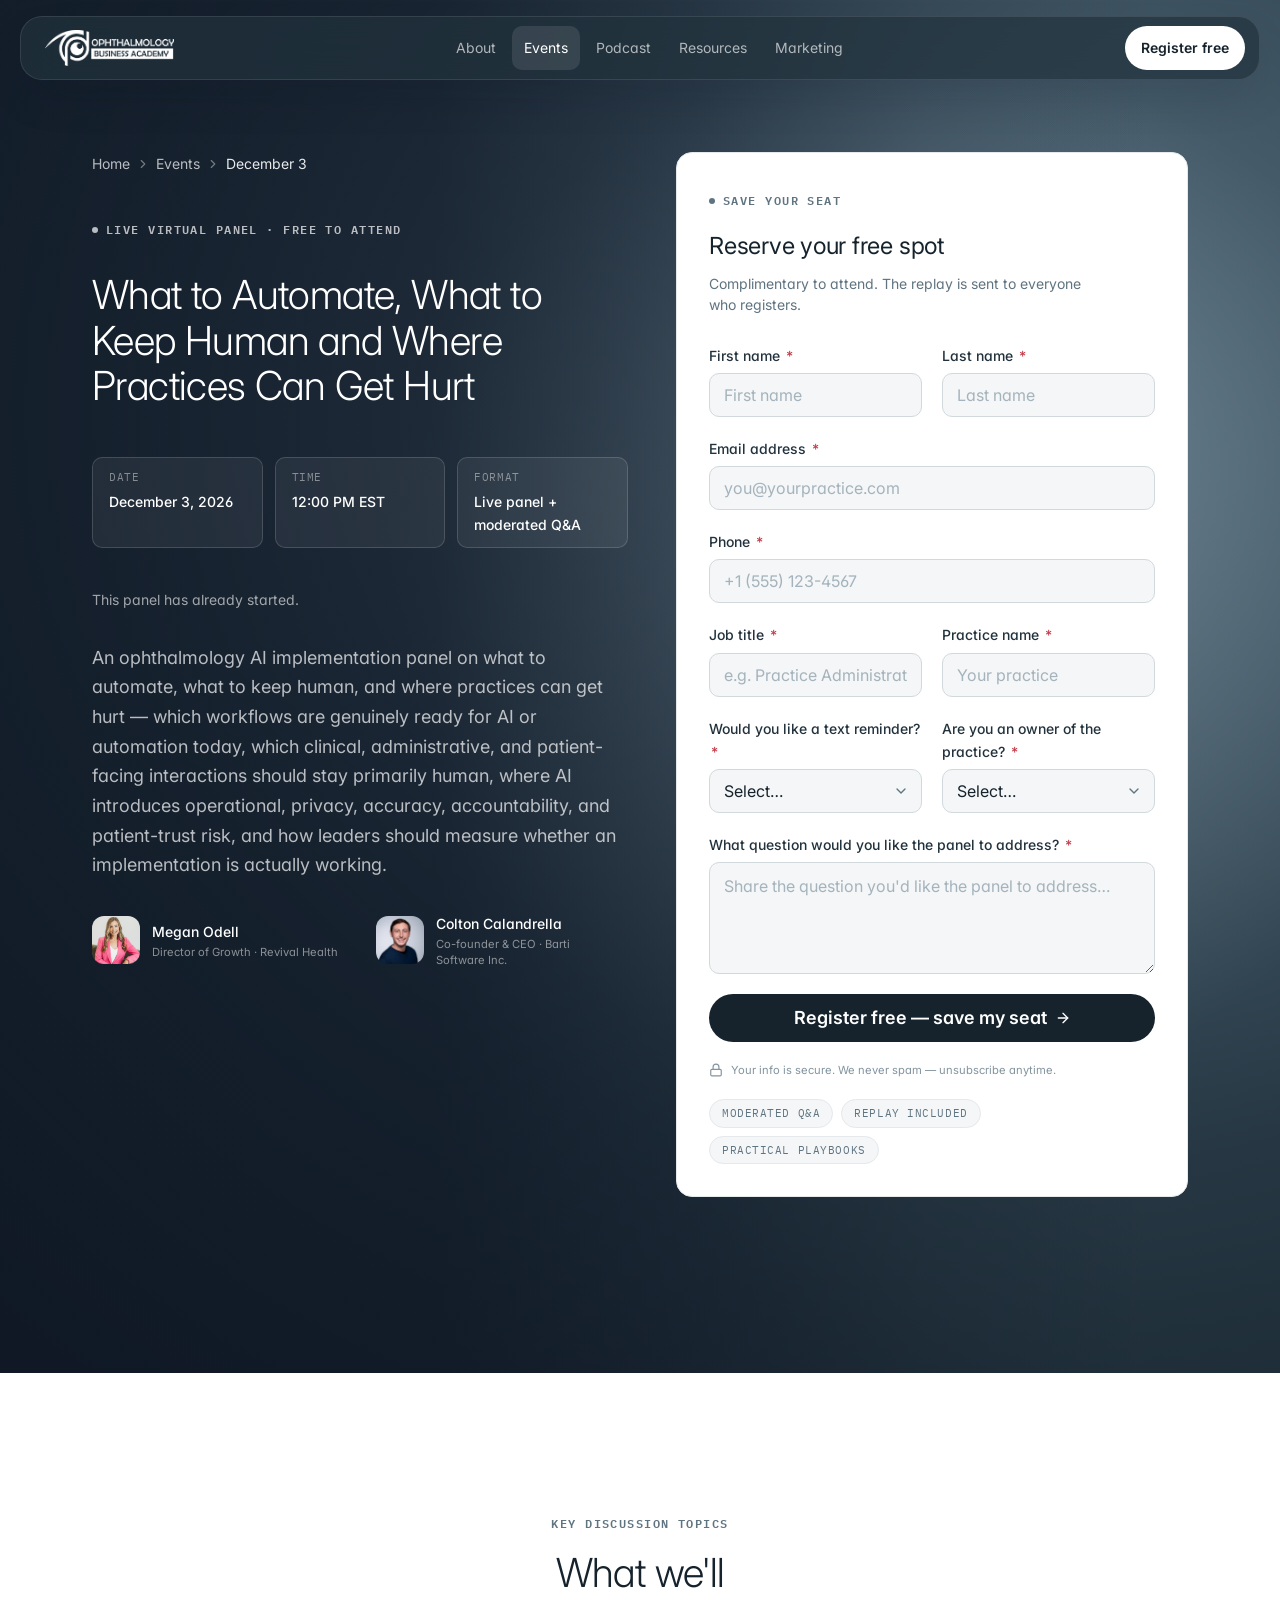
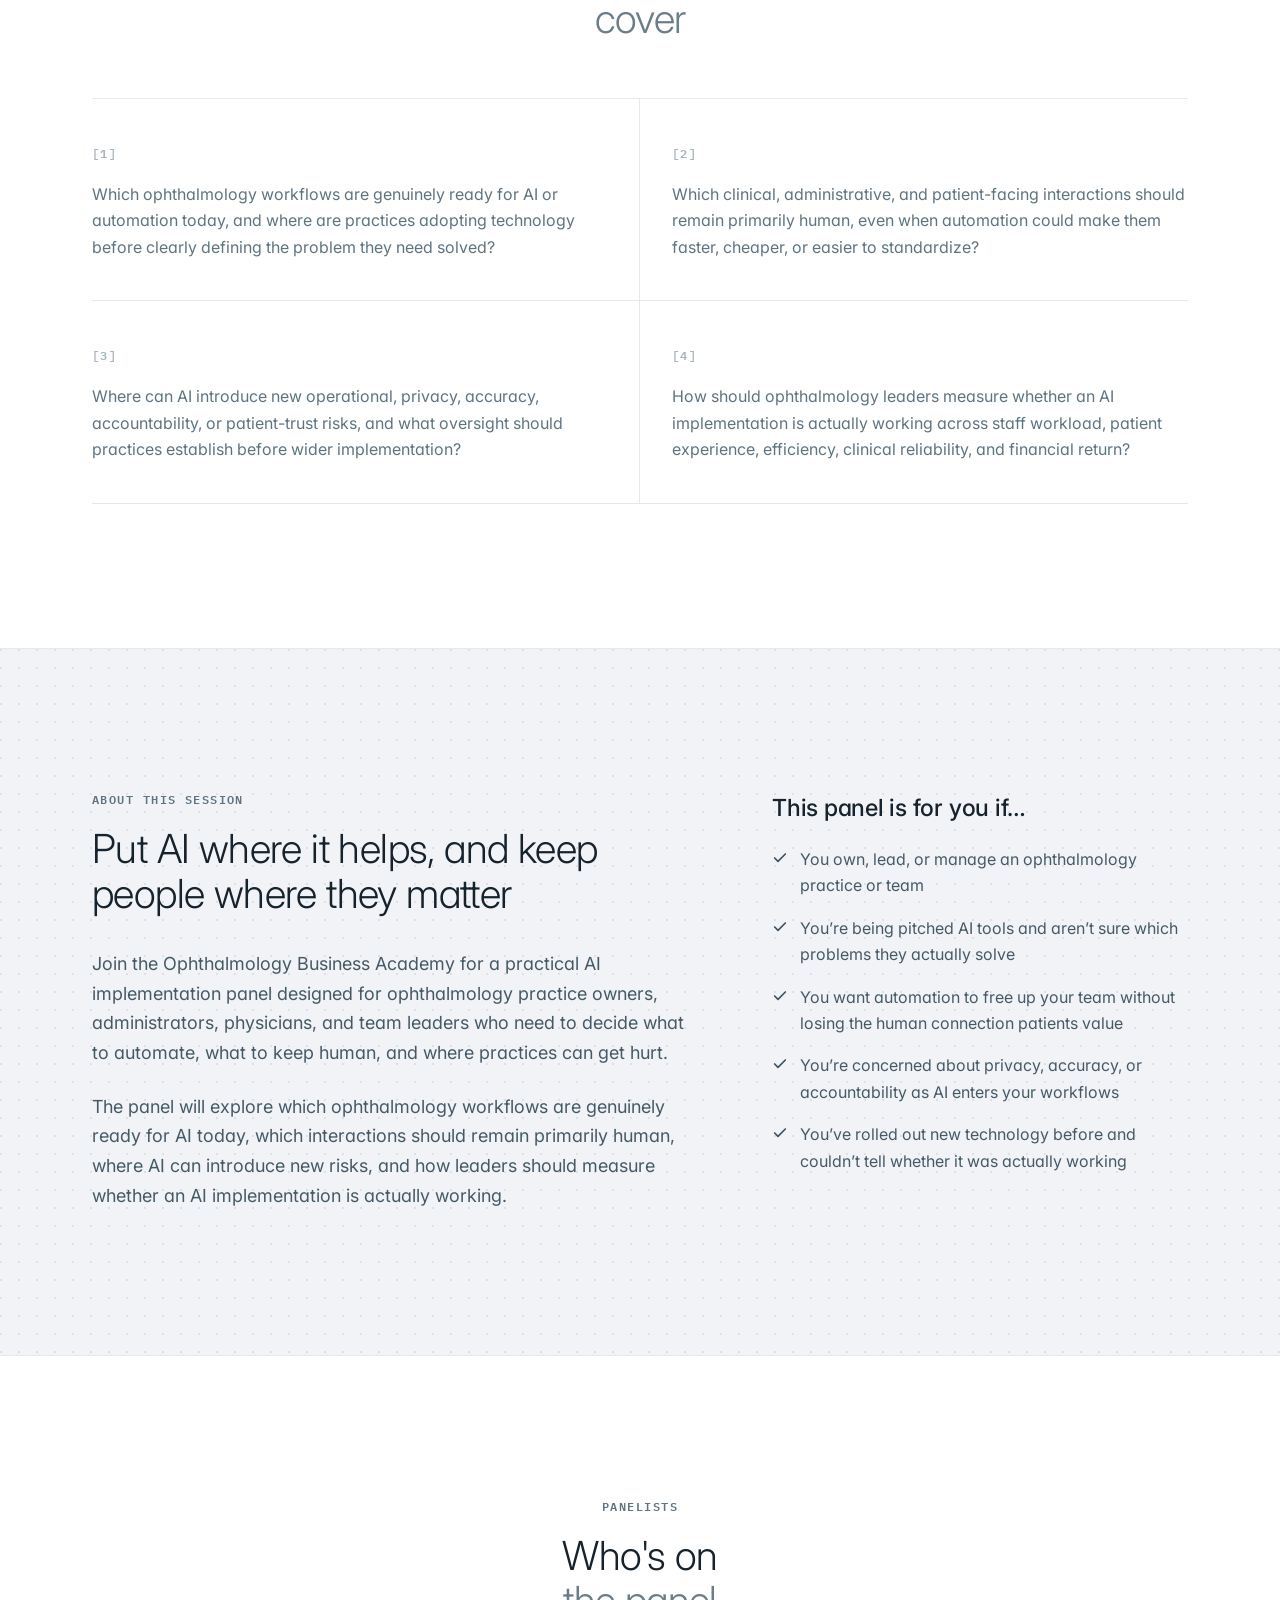
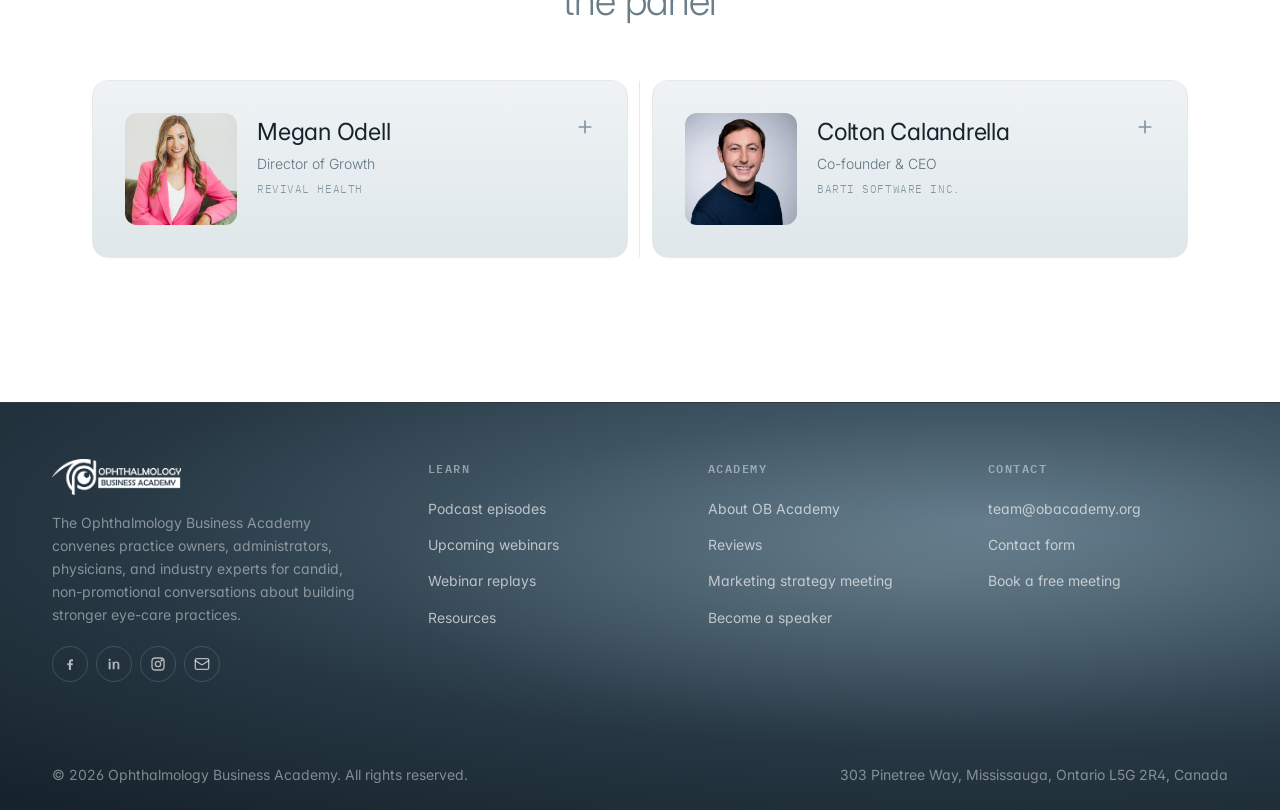
==== commit fdd77e9e: "updated speaker" ====
--- a/Dec-03/index.html
+++ b/Dec-03/index.html
@@ -18,7 +18,7 @@
 <meta property="og:image:type" content="image/jpeg" />
 <meta property="og:image:width" content="1200" />
 <meta property="og:image:height" content="675" />
-<meta property="og:image:alt" content="What to Automate, What to Keep Human and Where Practices Can Get Hurt — OBA live panel, December 3, 2026, with Megan Odell" />
+<meta property="og:image:alt" content="What to Automate, What to Keep Human and Where Practices Can Get Hurt — OBA live panel, December 3, 2026, with Megan Odell and Colton Calandrella" />
 <meta property="article:published_time" content="2026-12-03T17:00:00Z" />
 <meta name="twitter:card" content="summary_large_image" />
 <meta name="twitter:image" content="https://reg.obacademy.org/assets/og/dec-03.jpg" />
@@ -36,7 +36,7 @@
   gtag('config', 'G-MBLM7XRG2Y');
 </script>
 <script type="application/ld+json">
-{"@context":"https://schema.org","@type":"Event","name":"What to Automate, What to Keep Human and Where Practices Can Get Hurt","startDate":"2026-12-03T17:00:00Z","endDate":"2026-12-03T18:00:00Z","eventAttendanceMode":"https://schema.org/OnlineEventAttendanceMode","eventStatus":"https://schema.org/EventScheduled","location":{"@type":"VirtualLocation","url":"https://reg.obacademy.org/Dec-03/"},"organizer":{"@type":"Organization","name":"Ophthalmology Business Academy","url":"https://www.obacademy.org"},"offers":{"@type":"Offer","price":"0","priceCurrency":"USD","availability":"https://schema.org/InStock","url":"https://reg.obacademy.org/Dec-03/"},"performer":[{"@type":"Person","name":"Megan Odell"}],"image":"https://reg.obacademy.org/assets/og/dec-03.jpg","description":"A live virtual ophthalmology AI implementation panel on what to automate, what to keep human, and where practices can get hurt."}
+{"@context":"https://schema.org","@type":"Event","name":"What to Automate, What to Keep Human and Where Practices Can Get Hurt","startDate":"2026-12-03T17:00:00Z","endDate":"2026-12-03T18:00:00Z","eventAttendanceMode":"https://schema.org/OnlineEventAttendanceMode","eventStatus":"https://schema.org/EventScheduled","location":{"@type":"VirtualLocation","url":"https://reg.obacademy.org/Dec-03/"},"organizer":{"@type":"Organization","name":"Ophthalmology Business Academy","url":"https://www.obacademy.org"},"offers":{"@type":"Offer","price":"0","priceCurrency":"USD","availability":"https://schema.org/InStock","url":"https://reg.obacademy.org/Dec-03/"},"performer":[{"@type":"Person","name":"Megan Odell"},{"@type":"Person","name":"Colton Calandrella"}],"image":"https://reg.obacademy.org/assets/og/dec-03.jpg","description":"A live virtual ophthalmology AI implementation panel on what to automate, what to keep human, and where practices can get hurt."}
 </script>
 </head>
 <body>
@@ -136,6 +136,13 @@
                 <p class="role">Director of Growth &middot; Revival Health</p>
               </div>
             </li>
+            <li>
+              <img src="Colton%20Calandrella_OBA_03.12.2026.jpg" alt="" width="128" height="128" onerror="this.outerHTML='<span class=&quot;monogram&quot;>CC</span>'" />
+              <div>
+                <p class="name">Colton Calandrella</p>
+                <p class="role">Co-founder &amp; CEO &middot; Barti Software Inc.</p>
+              </div>
+            </li>
           </ul>
         </div>
       </div>
@@ -276,7 +283,7 @@
       <span class="eyebrow">Panelists</span>
       <h2>Who's on <span class="dim">the panel</span></h2>
     </div>
-    <ul class="bento bento--single" data-bento>
+    <ul class="bento" data-bento>
       <li class="tile">
         <h3>
           <button type="button" class="tile__head" aria-expanded="false" aria-controls="bio-odell">
@@ -297,6 +304,26 @@
           </div>
         </div>
       </li>
+      <li class="tile">
+        <h3>
+          <button type="button" class="tile__head" aria-expanded="false" aria-controls="bio-calandrella">
+            <img src="Colton%20Calandrella_OBA_03.12.2026.jpg" alt="" width="256" height="256" onerror="this.outerHTML='<span class=&quot;tile__monogram&quot;>CC</span>'" />
+            <span class="tile__id">
+              <span class="tile__name">Colton Calandrella</span>
+              <span class="tile__role">Co-founder &amp; CEO</span>
+              <span class="tile__org">Barti Software Inc.</span>
+            </span>
+            <svg class="tile__plus" viewBox="0 0 24 24" fill="none" stroke="currentColor" stroke-width="2" stroke-linecap="round" aria-hidden="true"><path d="M5 12h14"/><path d="M12 5v14"/></svg>
+          </button>
+        </h3>
+        <div class="tile__bio" id="bio-calandrella">
+          <div inert>
+            <div class="tile__bio-pane">
+              <p>Colton is the Co-founder and CEO of Barti, a VC-backed AI company that offers AI-powered practice management software for eye care providers. Previously, he worked as a management consultant and intrapreneur at Bain &amp; Co., where he developed new software for Fortune 500 organizational transformations and built his own AI venture within the firm&rsquo;s accelerator, the Baincubator.</p>
+            </div>
+          </div>
+        </div>
+      </li>
     </ul>
   </div>
 </section>
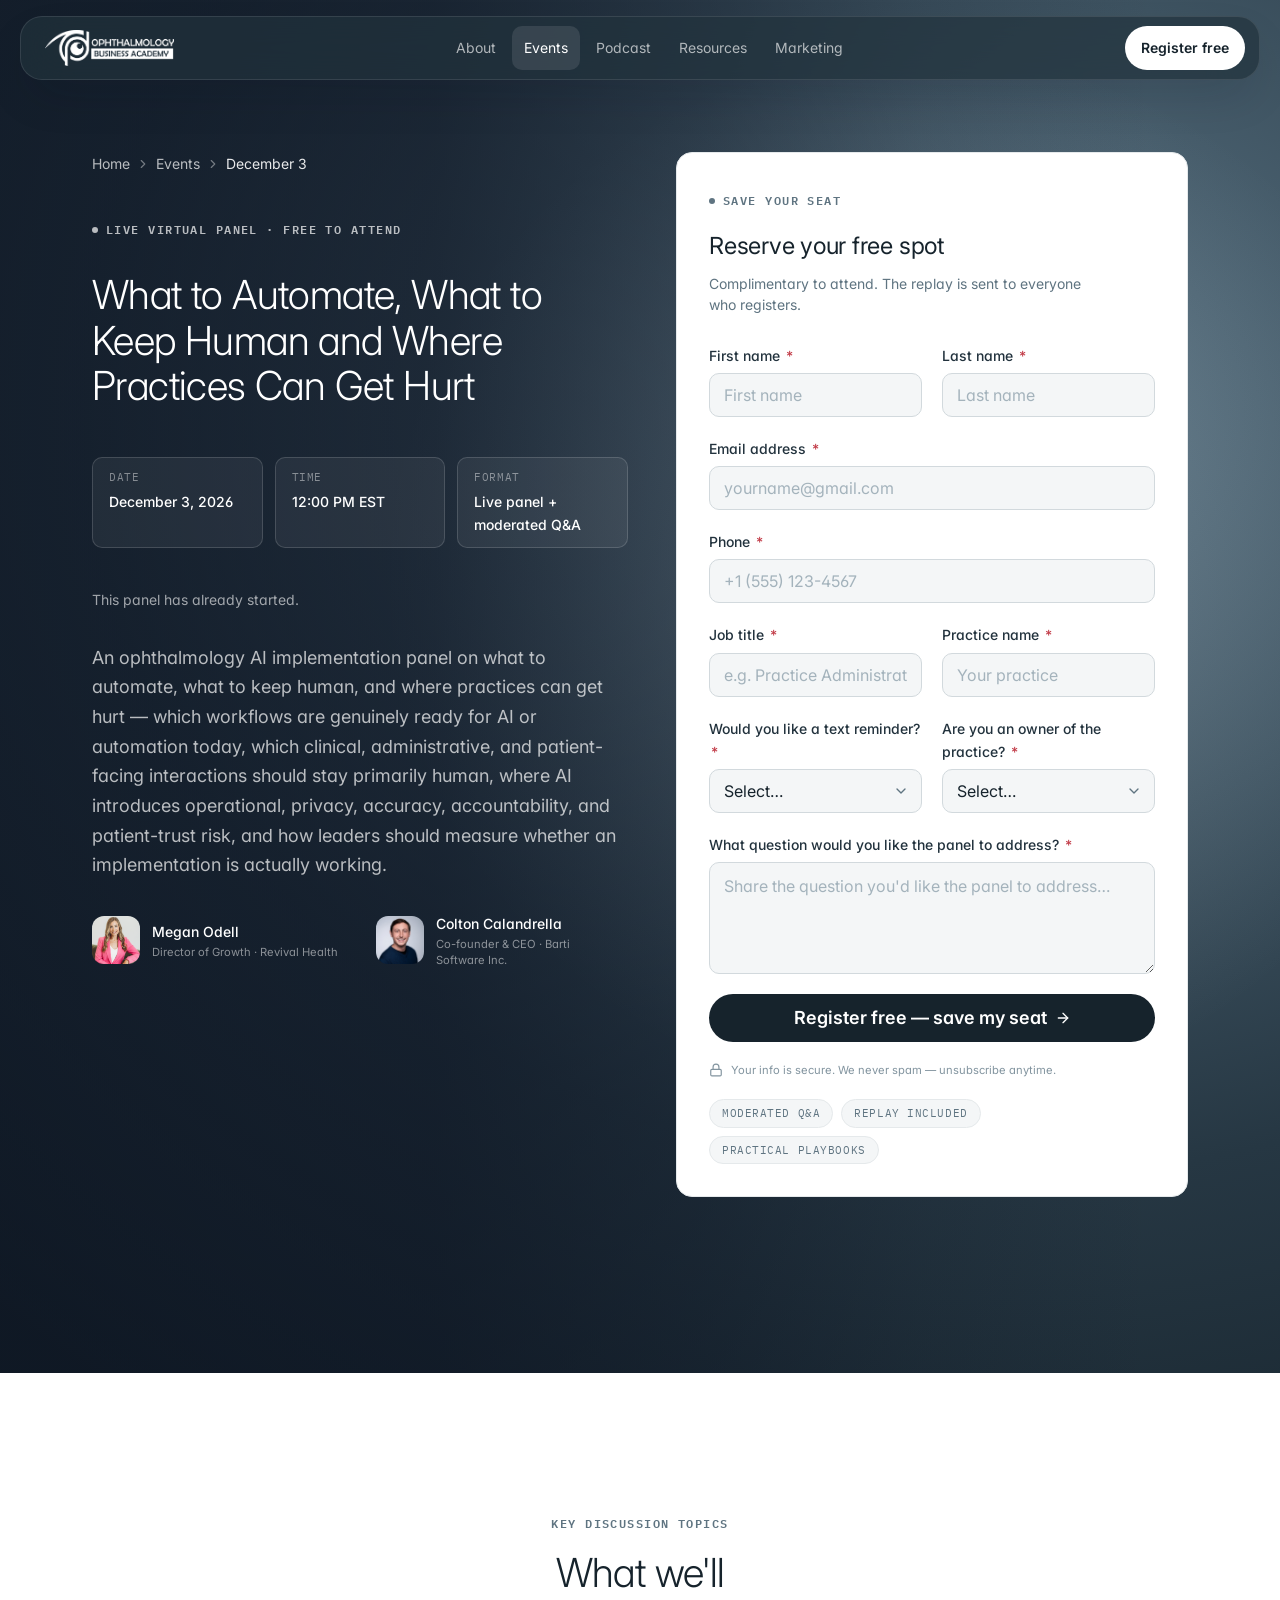
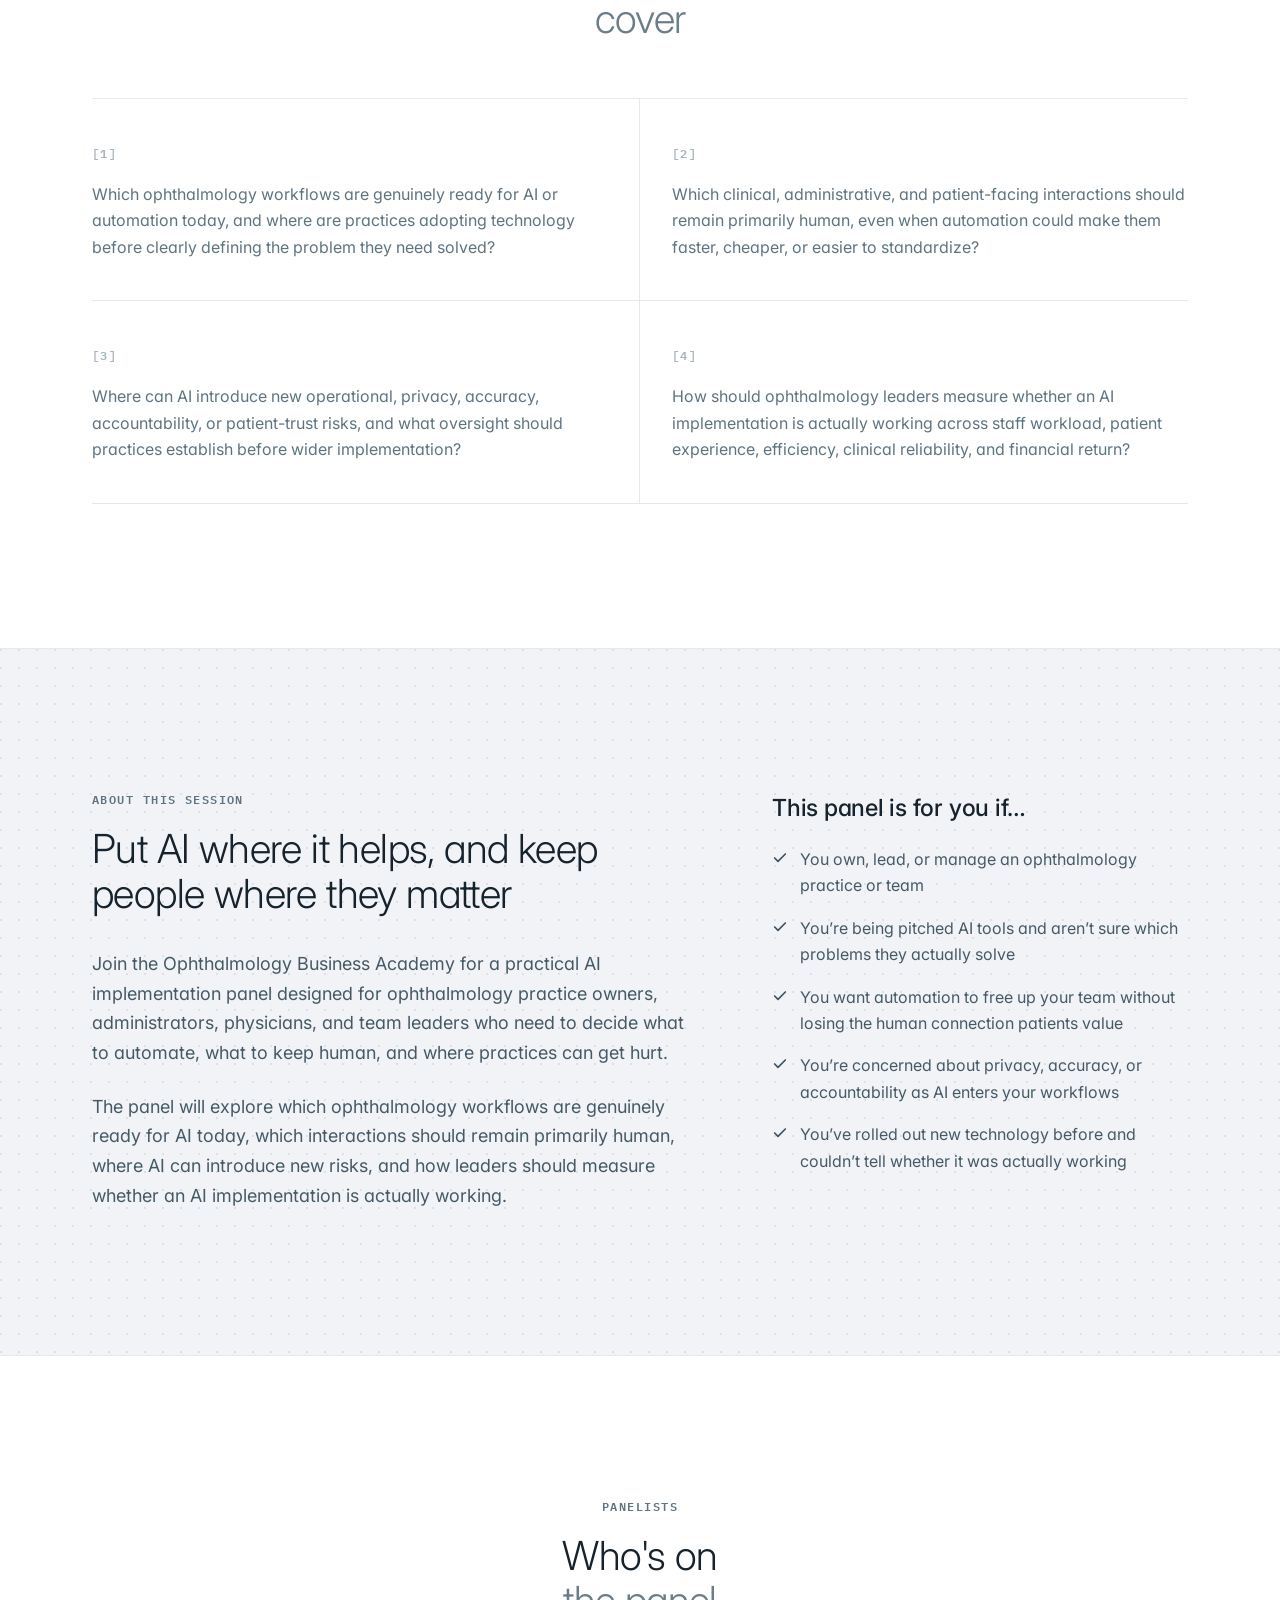
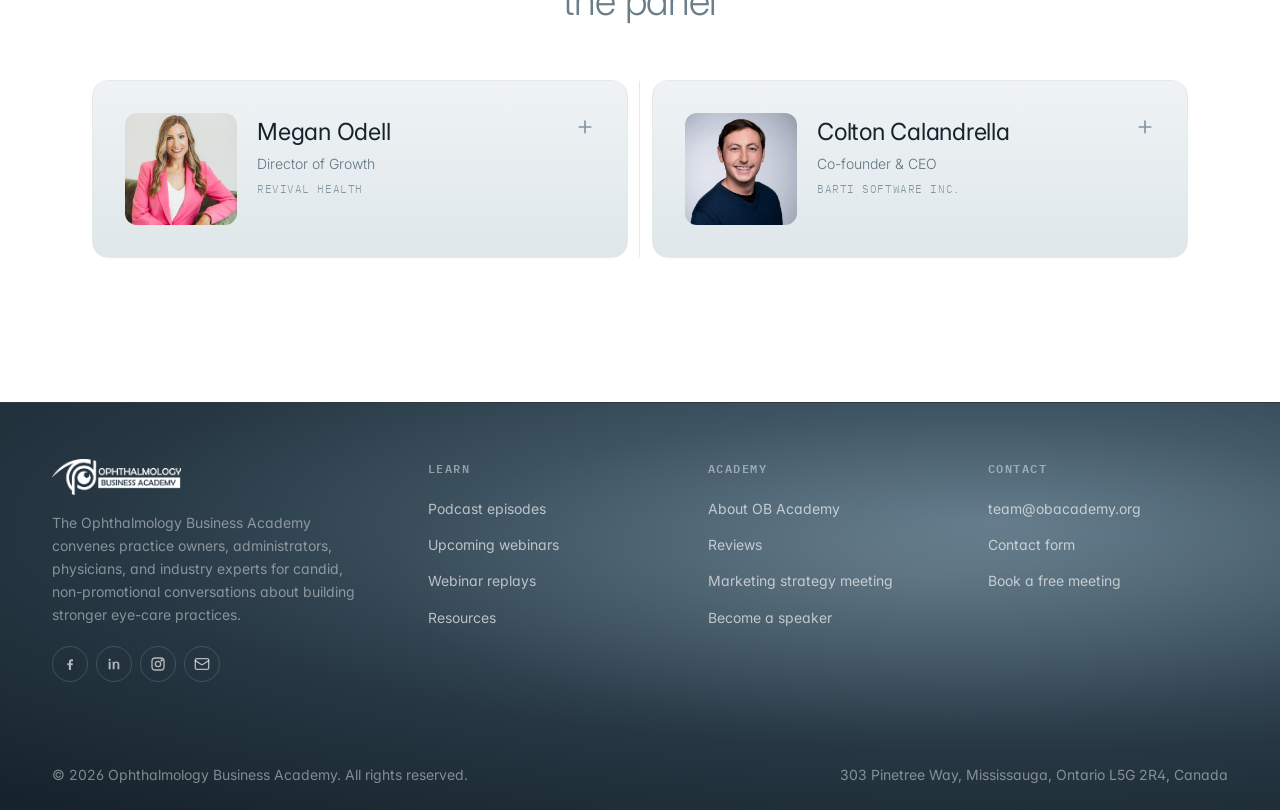
==== commit 186a64f0: "updated placeholders" ====
--- a/Dec-03/index.html
+++ b/Dec-03/index.html
@@ -170,7 +170,7 @@
             </div>
             <div class="field">
               <label for="email">Email address <span class="req" aria-hidden="true">*</span></label>
-              <input id="email" name="email" type="email" placeholder="you@yourpractice.com" autocomplete="email" required />
+              <input id="email" name="email" type="email" placeholder="yourname@gmail.com" autocomplete="email" required />
               <p class="err" data-error-for="email" role="alert"></p>
             </div>
             <div class="field">
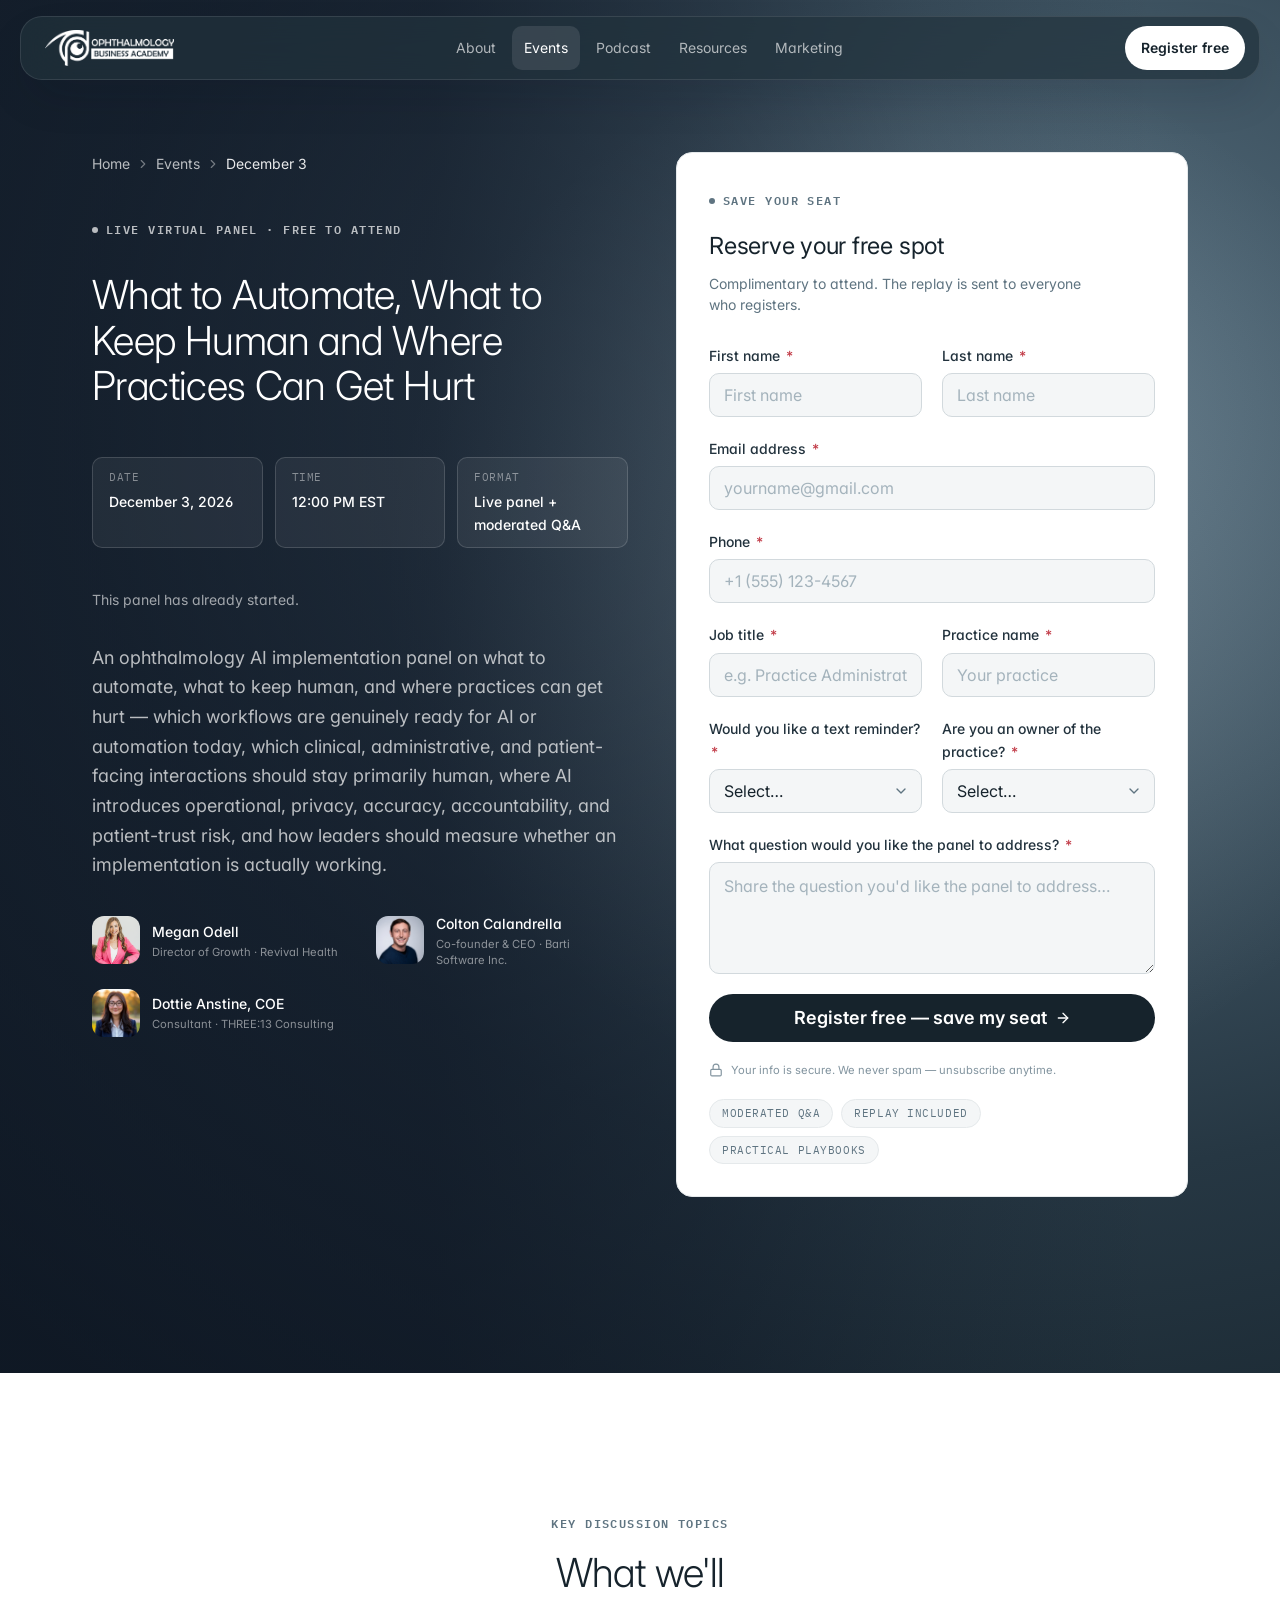
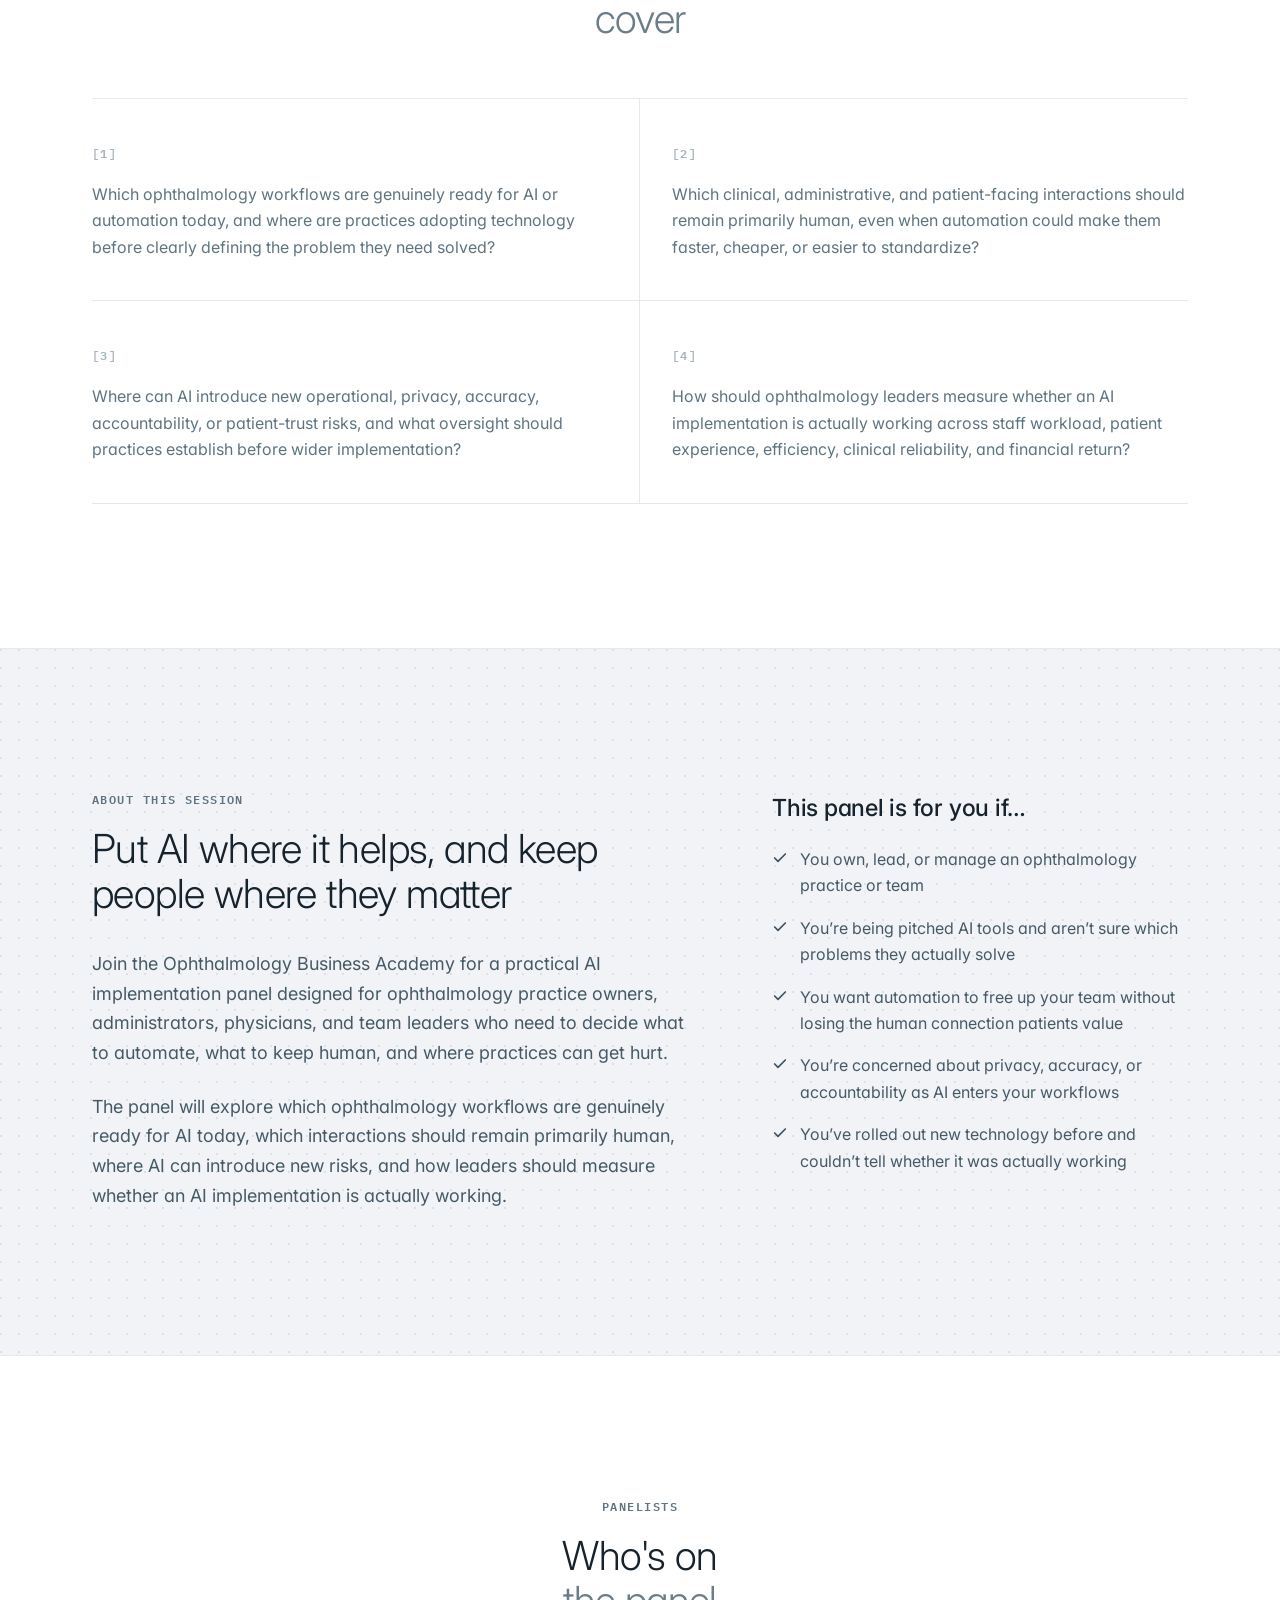
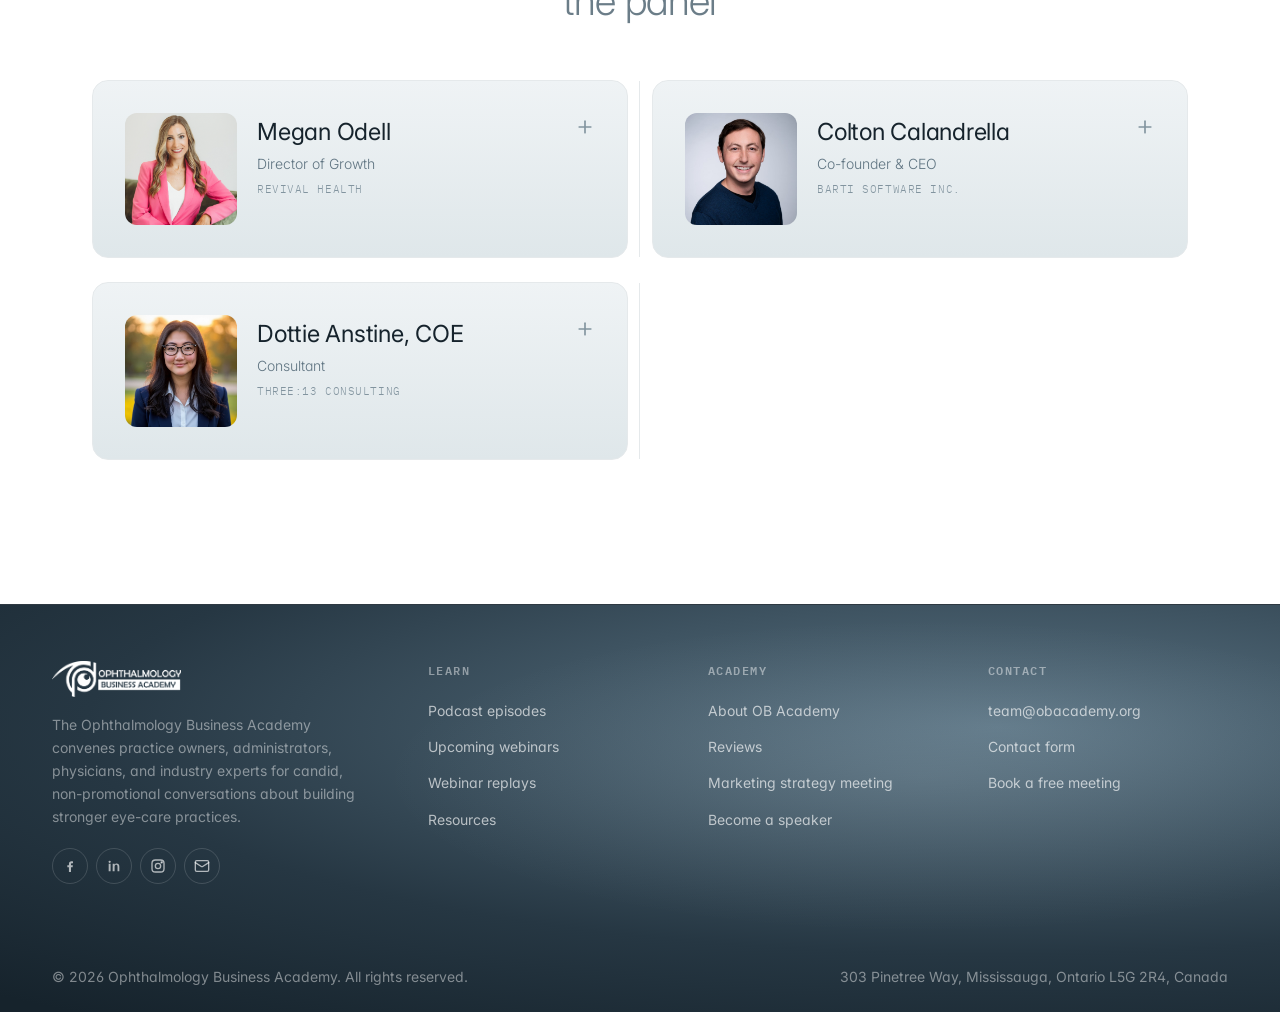
==== commit dd09667f: "updated a new speaker" ====
--- a/Dec-03/index.html
+++ b/Dec-03/index.html
@@ -18,7 +18,7 @@
 <meta property="og:image:type" content="image/jpeg" />
 <meta property="og:image:width" content="1200" />
 <meta property="og:image:height" content="675" />
-<meta property="og:image:alt" content="What to Automate, What to Keep Human and Where Practices Can Get Hurt — OBA live panel, December 3, 2026, with Megan Odell and Colton Calandrella" />
+<meta property="og:image:alt" content="What to Automate, What to Keep Human and Where Practices Can Get Hurt — OBA live panel, December 3, 2026, with Megan Odell, Colton Calandrella and Dottie Anstine, COE" />
 <meta property="article:published_time" content="2026-12-03T17:00:00Z" />
 <meta name="twitter:card" content="summary_large_image" />
 <meta name="twitter:image" content="https://reg.obacademy.org/assets/og/dec-03.jpg" />
@@ -36,7 +36,7 @@
   gtag('config', 'G-MBLM7XRG2Y');
 </script>
 <script type="application/ld+json">
-{"@context":"https://schema.org","@type":"Event","name":"What to Automate, What to Keep Human and Where Practices Can Get Hurt","startDate":"2026-12-03T17:00:00Z","endDate":"2026-12-03T18:00:00Z","eventAttendanceMode":"https://schema.org/OnlineEventAttendanceMode","eventStatus":"https://schema.org/EventScheduled","location":{"@type":"VirtualLocation","url":"https://reg.obacademy.org/Dec-03/"},"organizer":{"@type":"Organization","name":"Ophthalmology Business Academy","url":"https://www.obacademy.org"},"offers":{"@type":"Offer","price":"0","priceCurrency":"USD","availability":"https://schema.org/InStock","url":"https://reg.obacademy.org/Dec-03/"},"performer":[{"@type":"Person","name":"Megan Odell"},{"@type":"Person","name":"Colton Calandrella"}],"image":"https://reg.obacademy.org/assets/og/dec-03.jpg","description":"A live virtual ophthalmology AI implementation panel on what to automate, what to keep human, and where practices can get hurt."}
+{"@context":"https://schema.org","@type":"Event","name":"What to Automate, What to Keep Human and Where Practices Can Get Hurt","startDate":"2026-12-03T17:00:00Z","endDate":"2026-12-03T18:00:00Z","eventAttendanceMode":"https://schema.org/OnlineEventAttendanceMode","eventStatus":"https://schema.org/EventScheduled","location":{"@type":"VirtualLocation","url":"https://reg.obacademy.org/Dec-03/"},"organizer":{"@type":"Organization","name":"Ophthalmology Business Academy","url":"https://www.obacademy.org"},"offers":{"@type":"Offer","price":"0","priceCurrency":"USD","availability":"https://schema.org/InStock","url":"https://reg.obacademy.org/Dec-03/"},"performer":[{"@type":"Person","name":"Megan Odell"},{"@type":"Person","name":"Colton Calandrella"},{"@type":"Person","name":"Dottie Anstine, COE"}],"image":"https://reg.obacademy.org/assets/og/dec-03.jpg","description":"A live virtual ophthalmology AI implementation panel on what to automate, what to keep human, and where practices can get hurt."}
 </script>
 </head>
 <body>
@@ -143,6 +143,13 @@
                 <p class="role">Co-founder &amp; CEO &middot; Barti Software Inc.</p>
               </div>
             </li>
+            <li>
+              <img src="Dottie%20Anstine_OBA_03.12.2026.png" alt="" width="128" height="128" onerror="this.outerHTML='<span class=&quot;monogram&quot;>DA</span>'" />
+              <div>
+                <p class="name">Dottie Anstine, COE</p>
+                <p class="role">Consultant &middot; THREE:13 Consulting</p>
+              </div>
+            </li>
           </ul>
         </div>
       </div>
@@ -324,6 +331,28 @@
           </div>
         </div>
       </li>
+      <li class="tile">
+        <h3>
+          <button type="button" class="tile__head" aria-expanded="false" aria-controls="bio-anstine">
+            <img src="Dottie%20Anstine_OBA_03.12.2026.png" alt="" width="256" height="256" onerror="this.outerHTML='<span class=&quot;tile__monogram&quot;>DA</span>'" />
+            <span class="tile__id">
+              <span class="tile__name">Dottie Anstine, COE</span>
+              <span class="tile__role">Consultant</span>
+              <span class="tile__org">THREE:13 Consulting</span>
+            </span>
+            <svg class="tile__plus" viewBox="0 0 24 24" fill="none" stroke="currentColor" stroke-width="2" stroke-linecap="round" aria-hidden="true"><path d="M5 12h14"/><path d="M12 5v14"/></svg>
+          </button>
+        </h3>
+        <div class="tile__bio" id="bio-anstine">
+          <div inert>
+            <div class="tile__bio-pane">
+              <p>Dottie Anstine, COE, is a consultant at THREE:13 Consulting, where she helps practices find joy in their work through consultative and fractional leadership services as a COO, CIO, and CEO. Over ten years at Ridge Eye Care, she built the group&rsquo;s first in-house RCM, IT and innovation functions. She served as Billing Director, IT Director, CIO, and then led the organization as Co-CEO and CEO. During her time at Ridge, the company scaled revenue 5.5 times, grew to 22 doctors, and opened 21 locations and a de novo ASC.</p>
+              <p>Notable achievements included building and developing an executive team to support sustainable growth; adopting a patient engagement platform that expanded patient access and increased appointments by an average of 10&ndash;15% every year; implementing an image management system that efficiently provided 24/7 imaging access with secure backup and storage; enhancing EHR and PM systems to streamline operations across departments &mdash; including reduced doctor charting time &mdash; with a combined annual time savings of tens of thousands of man-hours across the organization; and championing data analytics infrastructure, creation, and adoption that included cutting-edge data lakehouse storage, Power BI dashboards, and automated reporting with benchmarks that led to timely data-driven decision-making.</p>
+              <p>Before Ridge, she spent six years implementing EHR and practice management systems at more than 100 organizations, giving her both the operator and vendor view of what makes technology work in a practice.</p>
+            </div>
+          </div>
+        </div>
+      </li>
     </ul>
   </div>
 </section>
--- a/oba.css
+++ b/oba.css
@@ -371,6 +371,7 @@
 .tile__bio-pane { margin-top: 1.5rem; flex: 1; border-radius: var(--radius-md); border: 1px solid var(--line); background: var(--canvas); padding: 1.25rem; }
 @media (min-width: 640px) { .tile__bio-pane { padding: 1.5rem; } }
 .tile__bio-pane p { font-size: var(--text-body); line-height: 1.65; color: var(--ink-500); }
+.tile__bio-pane p + p { margin-top: 0.75rem; }
 
 /* ---------- register card + form ---------- */
 .reg-card { border-radius: var(--radius-lg); border: 1px solid var(--line); background: var(--canvas); padding: 1.5rem; color: var(--ink-700); }
